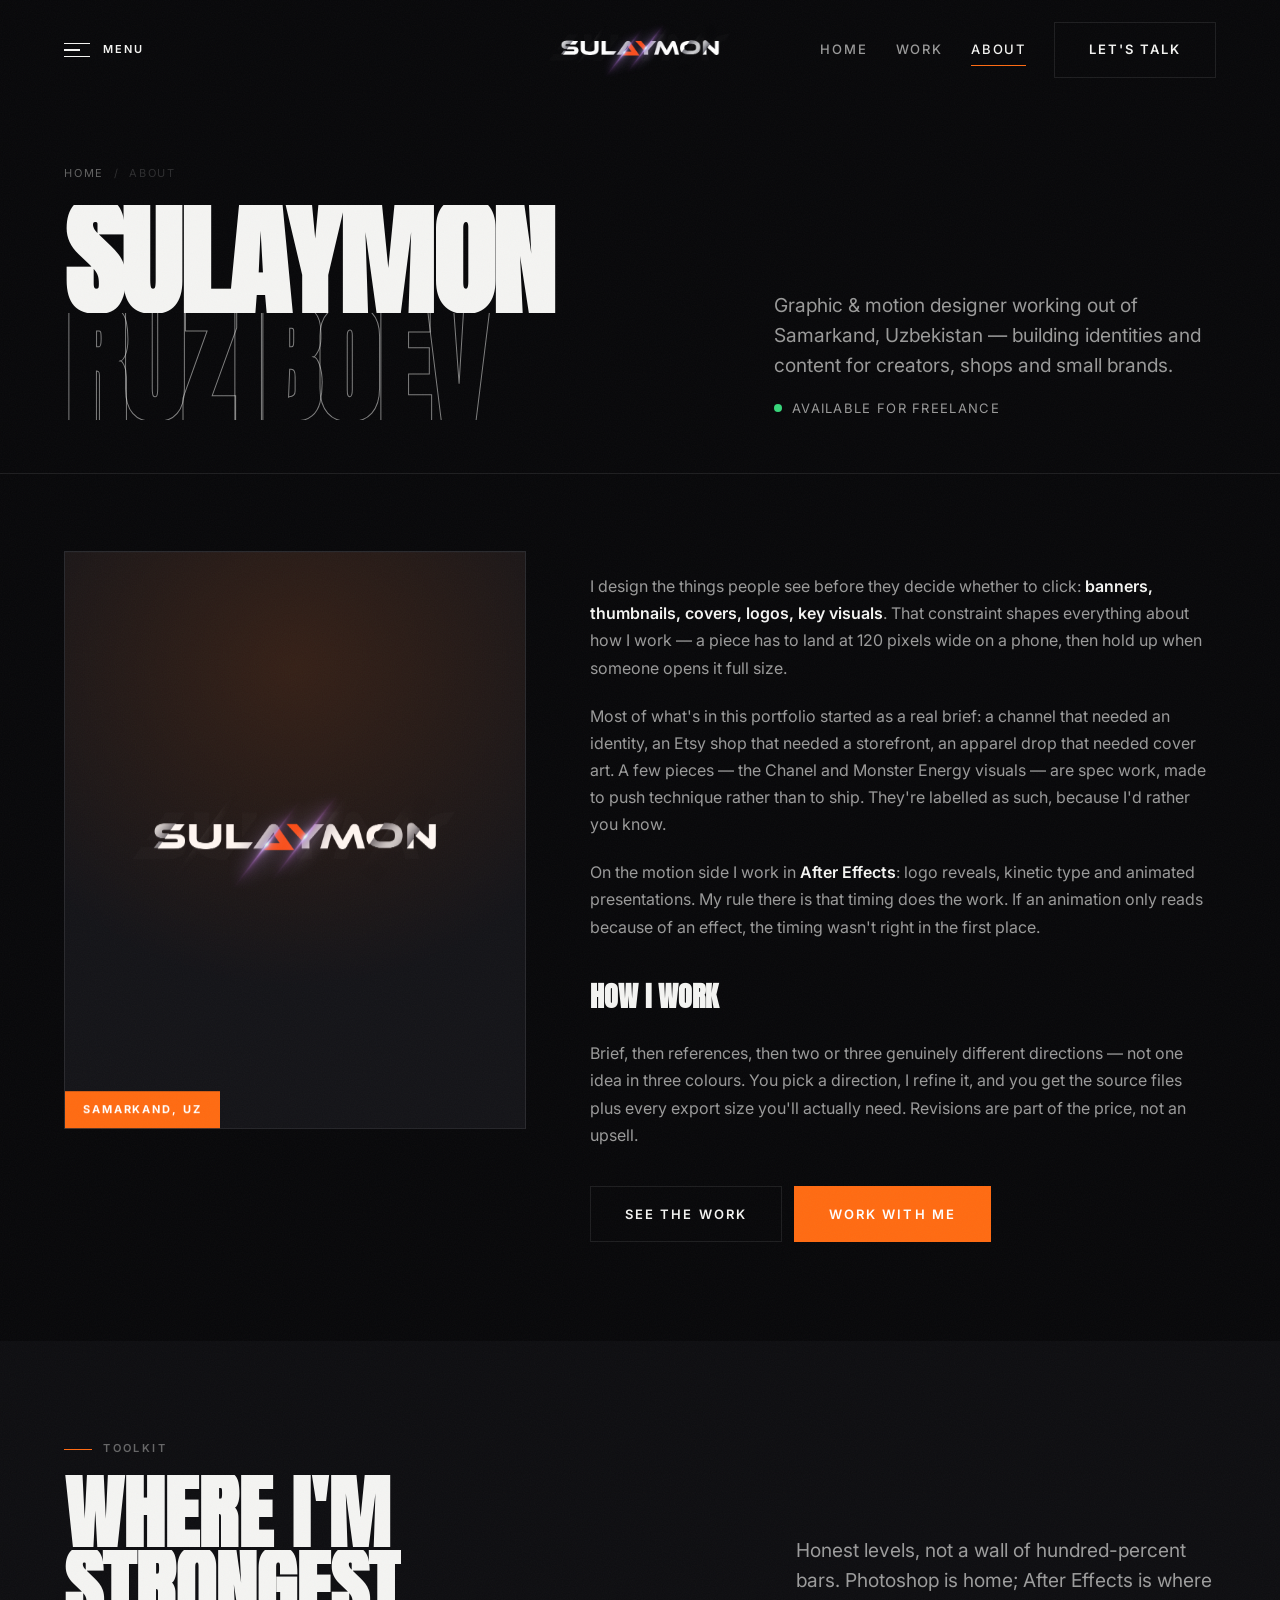
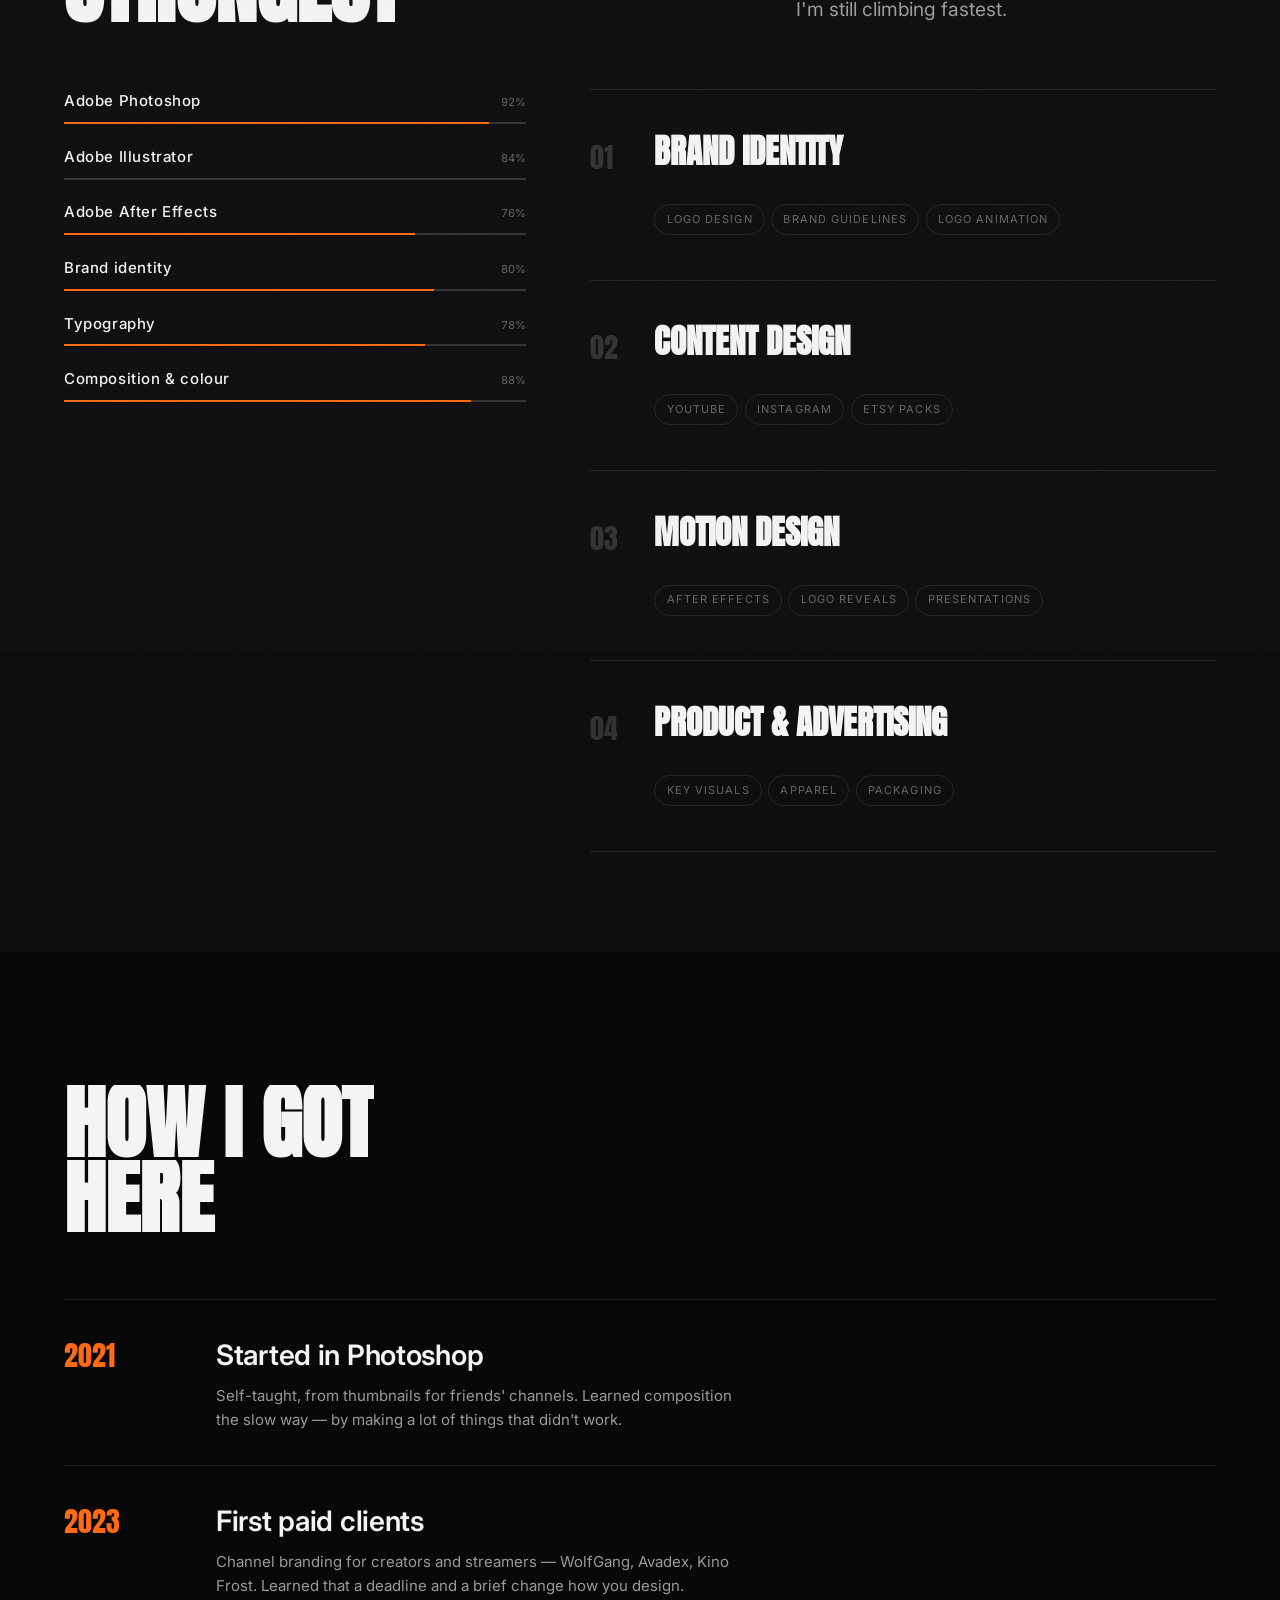
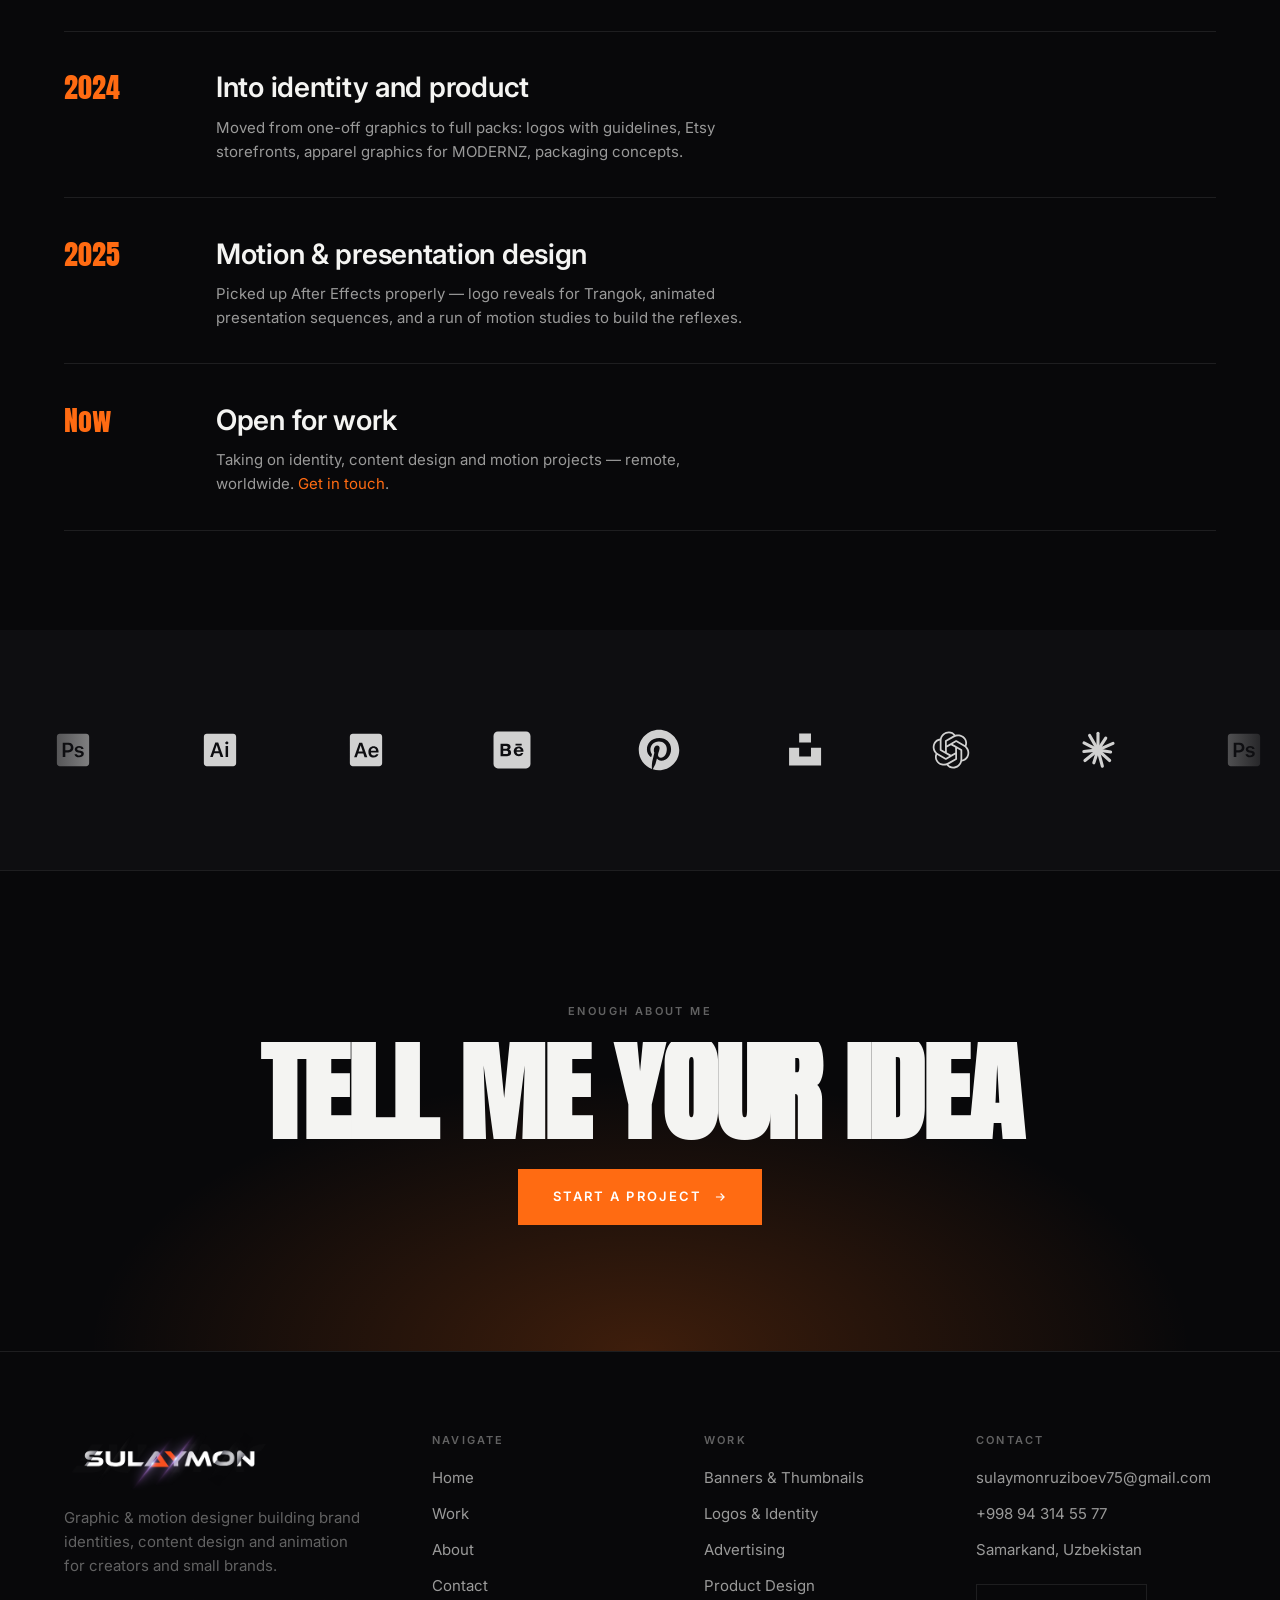
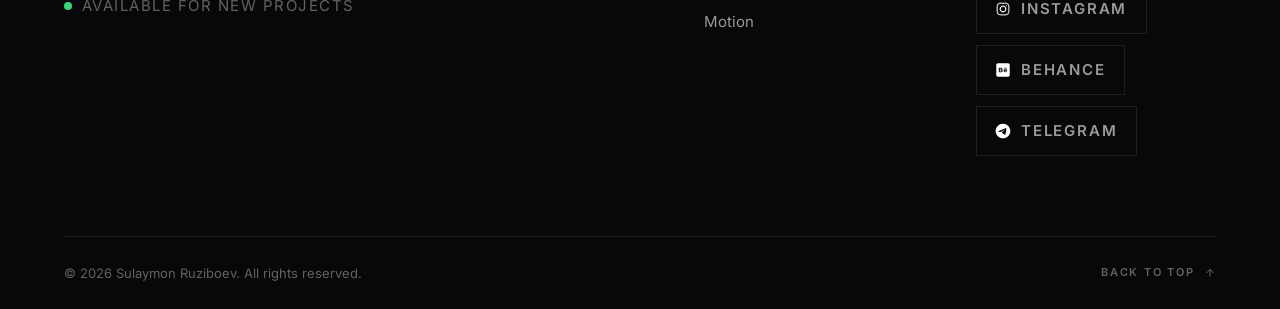
==== about.html @ 4bb2559a "Initial commit" ====
<!doctype html>
<html lang="en">
<head>
  <meta charset="utf-8">
  <meta name="viewport" content="width=device-width, initial-scale=1, viewport-fit=cover">
  <meta name="theme-color" content="#08080a">

  <title>About — Sulaymon Ruziboev</title>
  <meta name="description" content="Sulaymon Ruziboev is a graphic and motion designer based in Samarkand, Uzbekistan, working in brand identity, content design, advertising and After Effects animation.">

  <meta property="og:type" content="profile">
  <meta property="og:title" content="About — Sulaymon Ruziboev">
  <meta property="og:description" content="Graphic and motion designer in Samarkand, Uzbekistan.">
  <meta property="og:image" content="Media/web/ads/chanel.jpg">
  <meta name="twitter:card" content="summary_large_image">

  <link rel="icon" type="image/svg+xml" href="assets/favicon.svg">

  <link rel="preconnect" href="https://fonts.googleapis.com">
  <link rel="preconnect" href="https://fonts.gstatic.com" crossorigin>
  <link href="https://fonts.googleapis.com/css2?family=Anton&family=Inter:wght@300;400;500;600;700&display=swap" rel="stylesheet">
  <link rel="stylesheet" href="assets/css/main.css">
</head>

<body>
  <a class="skip-link" href="#main">Skip to content</a>

  <header data-header></header>
  <div data-menu></div>

  <main id="main">

    <section class="phero">
      <div class="phero__glow" aria-hidden="true"></div>
      <div class="wrap">
        <nav class="crumbs" aria-label="Breadcrumb">
          <a href="index.html">Home</a><span>/</span><span aria-current="page">About</span>
        </nav>
        <div class="phero__grid">
          <h1 class="phero__title lines">
            <span>Sulaymon</span>
            <span class="thin">Ruziboev</span>
          </h1>
          <div>
            <p class="lead" data-reveal style="--d:.1s">
              Graphic &amp; motion designer working out of Samarkand, Uzbekistan —
              building identities and content for creators, shops and small brands.
            </p>
            <p class="avail" style="margin-top:1.1rem" data-reveal style="--d:.2s">
              <i aria-hidden="true"></i>Available for freelance
            </p>
          </div>
        </div>
      </div>
    </section>

    <!-- ══════════════ BIO ══════════════ -->
    <section class="section wrap">
      <div class="about-grid">
        <div class="portrait" data-reveal="left" data-parallax="0.05">
          <img src="Media/Logos/SULAYMON%20PROFILE%20PIC%20PNG.png"
               alt="Sulaymon Ruziboev" width="600" height="750">
          <span class="portrait__tag">Samarkand, UZ</span>
        </div>

        <div class="prose">
          <p data-reveal>
            I design the things people see before they decide whether to click:
            <strong>banners, thumbnails, covers, logos, key visuals</strong>. That
            constraint shapes everything about how I work — a piece has to land at
            120 pixels wide on a phone, then hold up when someone opens it full size.
          </p>
          <p data-reveal style="--d:.08s">
            Most of what's in this portfolio started as a real brief: a channel that
            needed an identity, an Etsy shop that needed a storefront, an apparel drop
            that needed cover art. A few pieces — the Chanel and Monster Energy
            visuals — are spec work, made to push technique rather than to ship.
            They're labelled as such, because I'd rather you know.
          </p>
          <p data-reveal style="--d:.16s">
            On the motion side I work in <strong>After Effects</strong>: logo reveals,
            kinetic type and animated presentations. My rule there is that timing does
            the work. If an animation only reads because of an effect, the timing
            wasn't right in the first place.
          </p>

          <h3 data-reveal style="--d:.2s">How I work</h3>
          <p data-reveal style="--d:.24s">
            Brief, then references, then two or three genuinely different directions —
            not one idea in three colours. You pick a direction, I refine it, and you
            get the source files plus every export size you'll actually need.
            Revisions are part of the price, not an upsell.
          </p>

          <div style="display:flex;gap:.8rem;flex-wrap:wrap;margin-top:1rem" data-reveal style="--d:.28s">
            <a href="work.html" class="btn" data-magnetic>See the work</a>
            <a href="contact.html" class="btn btn--solid" data-magnetic>Work with me</a>
          </div>
        </div>
      </div>
    </section>

    <!-- ══════════════ SKILLS ══════════════ -->
    <section class="section section--alt">
      <div class="wrap">
        <div class="shead">
          <div class="shead__l">
            <p class="eyebrow" data-reveal>Toolkit</p>
            <h2 class="shead__title lines" data-reveal="fade">
              <span>Where I'm</span>
              <span>strongest</span>
            </h2>
          </div>
          <div class="shead__r">
            <p class="lead" data-reveal style="--d:.1s">
              Honest levels, not a wall of hundred-percent bars. Photoshop is home;
              After Effects is where I'm still climbing fastest.
            </p>
          </div>
        </div>

        <div class="about-grid">
          <div class="skills" data-skills></div>
          <div class="services services--compact" data-services></div>
        </div>
      </div>
    </section>

    <!-- ══════════════ TIMELINE ══════════════ -->
    <section class="section wrap">
      <div class="shead">
        <div class="shead__l">
          <p class="eyebrow" data-reveal>Path</p>
          <h2 class="shead__title lines" data-reveal="fade">
            <span>How I got</span>
            <span>here</span>
          </h2>
        </div>
      </div>

      <div class="timeline">
        <article class="tl" data-reveal>
          <span class="tl__year">2021</span>
          <div>
            <h3 class="tl__title">Started in Photoshop</h3>
            <p class="tl__body">
              Self-taught, from thumbnails for friends' channels. Learned composition
              the slow way — by making a lot of things that didn't work.
            </p>
          </div>
        </article>
        <article class="tl" data-reveal style="--d:.06s">
          <span class="tl__year">2023</span>
          <div>
            <h3 class="tl__title">First paid clients</h3>
            <p class="tl__body">
              Channel branding for creators and streamers — WolfGang, Avadex, Kino
              Frost. Learned that a deadline and a brief change how you design.
            </p>
          </div>
        </article>
        <article class="tl" data-reveal style="--d:.12s">
          <span class="tl__year">2024</span>
          <div>
            <h3 class="tl__title">Into identity and product</h3>
            <p class="tl__body">
              Moved from one-off graphics to full packs: logos with guidelines, Etsy
              storefronts, apparel graphics for MODERNZ, packaging concepts.
            </p>
          </div>
        </article>
        <article class="tl" data-reveal style="--d:.18s">
          <span class="tl__year">2025</span>
          <div>
            <h3 class="tl__title">Motion &amp; presentation design</h3>
            <p class="tl__body">
              Picked up After Effects properly — logo reveals for Trangok, animated
              presentation sequences, and a run of motion studies to build the reflexes.
            </p>
          </div>
        </article>
        <article class="tl" data-reveal style="--d:.24s">
          <span class="tl__year">Now</span>
          <div>
            <h3 class="tl__title">Open for work</h3>
            <p class="tl__body">
              Taking on identity, content design and motion projects — remote,
              worldwide. <a href="contact.html" class="accent">Get in touch</a>.
            </p>
          </div>
        </article>
      </div>
    </section>

    <!-- ══════════════ TOOLS ══════════════ -->
    <section class="section section--tight section--alt">
      <div class="tools-strip" data-tools aria-hidden="true"></div>
    </section>

    <section class="cta">
      <div class="cta__glow" aria-hidden="true"></div>
      <div class="wrap">
        <p class="eyebrow eyebrow--plain" data-reveal>Enough about me</p>
        <h2 class="cta__title lines" data-reveal="fade">
          <span><a href="contact.html">Tell me your idea</a></span>
        </h2>
        <a href="contact.html" class="btn btn--solid" data-magnetic data-reveal style="--d:.15s">
          Start a project
          <svg viewBox="0 0 24 24" fill="none" stroke="currentColor" stroke-width="2" aria-hidden="true"><path d="M5 12h14M13 6l6 6-6 6"/></svg>
        </a>
      </div>
    </section>

  </main>

  <footer data-footer></footer>

  <script>
    window.RS = window.RS || {};
    RS.page = function (ctx) {
      const { $, esc, observeReveals } = ctx;

      const SKILLS = [
        { name: "Adobe Photoshop",     pct: 92 },
        { name: "Adobe Illustrator",   pct: 84 },
        { name: "Adobe After Effects", pct: 76 },
        { name: "Brand identity",      pct: 80 },
        { name: "Typography",          pct: 78 },
        { name: "Composition & colour",pct: 88 },
      ];

      const skills = $("[data-skills]");
      if (skills) {
        skills.innerHTML = SKILLS.map((s) => `
          <div class="skill" style="--rest:${100 - s.pct}%">
            <div class="skill__row">
              <span class="skill__name">${esc(s.name)}</span>
              <span class="skill__pct">${s.pct}%</span>
            </div>
            <div class="skill__bar"><i></i></div>
          </div>`).join("");
        observeReveals(skills);
      }

      const services = $("[data-services]");
      if (services) {
        services.innerHTML = RS.services.map((s, i) => `
          <article class="service" data-reveal style="--d:${i * 0.06}s">
            <span class="service__n">${esc(s.n)}</span>
            <h3 class="service__title">${esc(s.title)}</h3>
            <div class="service__tags">
              ${s.tags.map((t) => `<span class="tag">${esc(t)}</span>`).join("")}
            </div>
          </article>`).join("");
        observeReveals(services);
      }
    };
  </script>

  <script defer src="assets/js/data.js"></script>
  <script defer src="assets/js/main.js"></script>
</body>
</html>
---- assets/css/main.css ----
/* =====================================================================
   SULAYMON RUZIBOEV — PORTFOLIO
   Design system + components. Dark-first, one accent, editorial type.
   ---------------------------------------------------------------------
   1.  Tokens
   2.  Reset & base
   3.  Typography primitives
   4.  Layout primitives
   5.  Cursor / grain / preloader
   6.  Header + menu overlay
   7.  Buttons & links
   8.  Hero (WebGL)
   9.  Marquee
   10. Section headers
   11. Work grid + cards
   12. Services
   13. Stats / marquee strip
   14. Lightbox
   15. Page hero (inner pages)
   16. About page
   17. Contact page
   18. Footer
   19. Reveal / motion
   20. Responsive
   ===================================================================== */

/* ========================= 1. TOKENS ========================= */
:root {
  /* Surface ramp — near-black, slightly cool */
  --bg:        #08080a;
  --bg-2:      #0e0e11;
  --surface:   #141418;
  --surface-2: #1c1c21;

  /* Ink ramp */
  --ink:   #f4f4f2;
  --ink-2: rgba(244, 244, 242, 0.62);
  --ink-3: rgba(244, 244, 242, 0.38);
  --ink-4: rgba(244, 244, 242, 0.16);

  /* Hairlines */
  --line:      rgba(255, 255, 255, 0.09);
  --line-soft: rgba(255, 255, 255, 0.05);

  /* Accent — ember. One hue, used sparingly. */
  --accent:      #ff6b12;
  --accent-soft: #ff8f45;
  --accent-dim:  rgba(255, 107, 18, 0.14);

  /* Type */
  --font-display: "Anton", "Oswald", Impact, sans-serif;
  --font-body: "Inter", system-ui, -apple-system, "Segoe UI", Roboto, sans-serif;

  /* Modular scale (fluid) */
  --t-mega:  clamp(3.2rem, 11vw, 11rem);
  --t-xxl:   clamp(2.4rem, 6.5vw, 6rem);
  --t-xl:    clamp(1.9rem, 4vw, 3.4rem);
  --t-lg:    clamp(1.35rem, 2.2vw, 1.9rem);
  --t-md:    clamp(1rem, 1.15vw, 1.125rem);
  --t-sm:    0.9375rem;
  --t-xs:    0.8125rem;
  --t-micro: 0.6875rem;

  /* Space */
  --s-1: 0.5rem;  --s-2: 1rem;   --s-3: 1.5rem;  --s-4: 2rem;
  --s-5: 3rem;    --s-6: 4rem;   --s-7: 6rem;    --s-8: 9rem;
  --gutter: clamp(1.25rem, 5vw, 5.5rem);
  --maxw: 1560px;

  /* Motion */
  --ease-out:  cubic-bezier(0.22, 1, 0.36, 1);
  --ease-io:   cubic-bezier(0.65, 0, 0.35, 1);
  --ease-soft: cubic-bezier(0.4, 0, 0.2, 1);
  --dur-1: 0.18s; --dur-2: 0.35s; --dur-3: 0.6s; --dur-4: 1.1s;

  --radius: 4px;
  --header-h: 84px;
}

/* ========================= 2. RESET & BASE ========================= */
*, *::before, *::after { margin: 0; padding: 0; box-sizing: border-box; }

html {
  background: var(--bg);
  -webkit-text-size-adjust: 100%;
  scroll-behavior: smooth;
}

body {
  background: var(--bg);
  color: var(--ink);
  font-family: var(--font-body);
  font-size: var(--t-md);
  line-height: 1.6;
  font-feature-settings: "kern" 1, "liga" 1;
  -webkit-font-smoothing: antialiased;
  -moz-osx-font-smoothing: grayscale;
  overflow-x: hidden;
}

body.is-locked { overflow: hidden; }

img, video, svg, canvas { display: block; max-width: 100%; }
img, video { height: auto; }

a { color: inherit; text-decoration: none; }
button { font: inherit; color: inherit; background: none; border: none; cursor: pointer; }
input, textarea, select { font: inherit; color: inherit; }

::selection { background: var(--accent); color: #fff; }

:focus-visible {
  outline: 2px solid var(--accent);
  outline-offset: 3px;
  border-radius: 2px;
}

/* Scrollbar */
::-webkit-scrollbar { width: 10px; height: 10px; }
::-webkit-scrollbar-track { background: var(--bg); }
::-webkit-scrollbar-thumb { background: #2a2a30; border: 3px solid var(--bg); border-radius: 99px; }
::-webkit-scrollbar-thumb:hover { background: #3a3a42; }

.sr-only {
  position: absolute; width: 1px; height: 1px;
  padding: 0; margin: -1px; overflow: hidden;
  clip: rect(0 0 0 0); white-space: nowrap; border: 0;
}

.skip-link {
  position: fixed; top: 0; left: 50%; transform: translate(-50%, -120%);
  background: var(--accent); color: #fff; padding: 0.75rem 1.5rem;
  z-index: 10000; font-weight: 600; transition: transform var(--dur-2) var(--ease-out);
}
.skip-link:focus { transform: translate(-50%, 0); }

/* ========================= 3. TYPOGRAPHY ========================= */
.display {
  font-family: var(--font-display);
  font-weight: 400;
  line-height: 0.86;
  letter-spacing: -0.015em;
  text-transform: uppercase;
}

.t-mega { font-size: var(--t-mega); }
.t-xxl  { font-size: var(--t-xxl); }
.t-xl   { font-size: var(--t-xl); }

.eyebrow {
  font-size: var(--t-micro);
  font-weight: 600;
  letter-spacing: 0.22em;
  text-transform: uppercase;
  color: var(--ink-3);
  display: inline-flex;
  align-items: center;
  gap: 0.7rem;
}
.eyebrow::before {
  content: "";
  width: 28px; height: 1px;
  background: var(--accent);
  flex: none;
}
.eyebrow--plain::before { display: none; }

.lead {
  font-size: clamp(1.05rem, 1.5vw, 1.375rem);
  line-height: 1.55;
  color: var(--ink-2);
  max-width: 62ch;
}

.muted { color: var(--ink-2); }
.accent { color: var(--accent); }

/* Ink-fill accent word */
.hl { color: var(--accent); }

/* ========================= 4. LAYOUT ========================= */
.wrap {
  width: 100%;
  max-width: var(--maxw);
  margin-inline: auto;
  padding-inline: var(--gutter);
}

.section { padding-block: clamp(4.5rem, 11vh, 9rem); position: relative; }
.section--tight { padding-block: clamp(3rem, 7vh, 5rem); }
.section--alt { background: var(--bg-2); }

.rule { height: 1px; background: var(--line); border: 0; }

/* ========================= 5. CURSOR / GRAIN / PRELOADER ========================= */
/* Cursor trail canvas. `screen` blending keeps the pixels glowing over
   dark sections without dirtying light artwork underneath. */
.cursor-fx {
  position: fixed; inset: 0;
  z-index: 9500;
  pointer-events: none;
  mix-blend-mode: screen;
}

/* Film grain — unifies the whole page */
.grain {
  position: fixed; inset: -150%;
  z-index: 9000; pointer-events: none;
  opacity: 0.035;
  background-image: url("data:image/svg+xml,%3Csvg xmlns='http://www.w3.org/2000/svg' width='140' height='140'%3E%3Cfilter id='n'%3E%3CfeTurbulence type='fractalNoise' baseFrequency='0.85' numOctaves='3'/%3E%3C/filter%3E%3Crect width='140' height='140' filter='url(%23n)'/%3E%3C/svg%3E");
  animation: grain-shift 0.7s steps(4) infinite;
}
@keyframes grain-shift {
  0%   { transform: translate(0, 0); }
  25%  { transform: translate(-3%, 2%); }
  50%  { transform: translate(2%, -3%); }
  75%  { transform: translate(-2%, -2%); }
  100% { transform: translate(0, 0); }
}

/* Page transition curtain.
   Columns wipe up to cover on the way out, then wipe up and away on the
   next page. Inert (scaleY 0, no pointer events) unless a transition is
   actually running, so it can never trap clicks. */
.pt {
  position: fixed; inset: 0;
  z-index: 9700;
  pointer-events: none;
  display: grid;
  grid-template-columns: repeat(5, 1fr);
}
.pt__col {
  background: var(--bg);
  transform: scaleY(0);
  transform-origin: bottom;
  will-change: transform;
}
.pt__col::after {
  content: ""; position: absolute; inset: auto 0 0 0; height: 2px;
  background: var(--accent); opacity: 0;
}

/* leaving: grow up from the bottom */
.pt.is-out .pt__col {
  transform: scaleY(1);
  transform-origin: bottom;
  transition: transform 0.42s var(--ease-io);
  transition-delay: calc(var(--i) * 0.045s);
}
/* arriving: start covered, retract upward */
.pt.is-cover .pt__col { transform: scaleY(1); transform-origin: top; }
.pt.is-in .pt__col {
  transform: scaleY(0);
  transform-origin: top;
  transition: transform 0.55s var(--ease-out);
  transition-delay: calc((4 - var(--i)) * 0.045s);
}

@media (prefers-reduced-motion: reduce) {
  .pt { display: none; }
}

/* Preloader */
.preloader {
  position: fixed; inset: 0; z-index: 9800;
  background: var(--bg);
  display: grid; place-items: center;
  transition: opacity 0.7s var(--ease-out), visibility 0.7s;
}
.preloader.is-done { opacity: 0; visibility: hidden; }

.preloader__inner { width: min(360px, 70vw); text-align: center; }
.preloader__mark {
  font-family: var(--font-display);
  font-size: clamp(2rem, 6vw, 3.4rem);
  text-transform: uppercase;
  letter-spacing: 0.02em;
  line-height: 1;
  margin-bottom: 1.4rem;
}
.preloader__mark span { display: inline-block; }
.preloader__bar {
  height: 1px; background: var(--ink-4); position: relative; overflow: hidden;
}
.preloader__fill {
  position: absolute; inset: 0 100% 0 0;
  background: var(--accent);
  transition: right 0.25s linear;
}
.preloader__pct {
  margin-top: 0.9rem;
  font-size: var(--t-micro); letter-spacing: 0.2em;
  color: var(--ink-3); font-variant-numeric: tabular-nums;
}

/* ========================= 6. HEADER + MENU ========================= */
.header {
  position: fixed; top: 0; left: 0; right: 0;
  z-index: 8000;
  padding-block: 1.35rem;
  transition: background var(--dur-3) var(--ease-out),
              backdrop-filter var(--dur-3) var(--ease-out),
              padding var(--dur-3) var(--ease-out),
              transform var(--dur-3) var(--ease-out);
}
.header::after {
  content: ""; position: absolute; inset: auto 0 0 0; height: 1px;
  background: var(--line); opacity: 0;
  transition: opacity var(--dur-3) var(--ease-out);
}
.header.is-stuck {
  background: rgba(8, 8, 10, 0.72);
  backdrop-filter: blur(18px) saturate(140%);
  -webkit-backdrop-filter: blur(18px) saturate(140%);
  padding-block: 0.85rem;
}
.header.is-stuck::after { opacity: 1; }
.header.is-hidden { transform: translateY(-105%); }

.nav {
  display: grid;
  grid-template-columns: 1fr auto 1fr;
  align-items: center;
  gap: var(--s-2);
}

.nav__logo { justify-self: center; display: block; }
.nav__logo img {
  height: 54px; width: auto;
  transition: height var(--dur-3) var(--ease-out), transform var(--dur-2) var(--ease-out);
}
.header.is-stuck .nav__logo img { height: 42px; }
.nav__logo:hover img { transform: scale(1.06); }

.nav__right { justify-self: end; display: flex; align-items: center; gap: 1.75rem; }

.nav__link {
  font-size: var(--t-xs);
  font-weight: 500;
  letter-spacing: 0.14em;
  text-transform: uppercase;
  color: var(--ink-2);
  position: relative;
  padding-block: 0.35rem;
  transition: color var(--dur-2) var(--ease-out);
}
.nav__link::after {
  content: ""; position: absolute; left: 0; right: 100%; bottom: 0;
  height: 1px; background: var(--accent);
  transition: right var(--dur-3) var(--ease-out);
}
.nav__link:hover { color: var(--ink); }
.nav__link:hover::after { right: 0; }
.nav__link.is-active { color: var(--ink); }
.nav__link.is-active::after { right: 0; }

@media (max-width: 900px) { .nav__links { display: none; } }
.nav__links { display: flex; gap: 1.75rem; align-items: center; }

/* Burger */
.burger {
  justify-self: start;
  display: inline-flex; align-items: center; gap: 0.8rem;
  padding: 0.5rem 0;
  color: var(--ink);
}
.burger__lines { display: grid; gap: 5px; width: 26px; }
.burger__lines i {
  display: block; height: 1.5px; background: currentColor; width: 100%;
  transform-origin: center;
  transition: transform var(--dur-3) var(--ease-out), opacity var(--dur-2),
              width var(--dur-3) var(--ease-out);
}
.burger__lines i:nth-child(2) { width: 62%; }
.burger:hover .burger__lines i:nth-child(2) { width: 100%; }
.burger__text {
  font-size: var(--t-micro); font-weight: 600;
  letter-spacing: 0.2em; text-transform: uppercase;
}
body.menu-open .burger__lines i:nth-child(1) { transform: translateY(6.5px) rotate(45deg); }
body.menu-open .burger__lines i:nth-child(2) { opacity: 0; transform: scaleX(0); }
body.menu-open .burger__lines i:nth-child(3) { transform: translateY(-6.5px) rotate(-45deg); }

/* Full-screen menu overlay */
.menu {
  position: fixed; inset: 0; z-index: 8500;
  background: var(--bg);
  visibility: hidden;
  clip-path: inset(0 0 100% 0);
  transition: clip-path 0.8s var(--ease-out), visibility 0.8s;
}
body.menu-open .menu {
  visibility: visible;
  clip-path: inset(0 0 0 0);
}
.menu__inner {
  height: 100%;
  display: grid;
  grid-template-rows: var(--header-h) 1fr auto;
  padding-inline: var(--gutter);
  max-width: var(--maxw); margin-inline: auto; width: 100%;
}
.menu__body {
  display: grid;
  grid-template-columns: 1.4fr 1fr;
  gap: var(--s-6);
  align-content: center;
  align-items: center;
  padding-block: var(--s-4);
}

.menu__nav { display: grid; gap: 0.15em; }
.menu__link {
  font-family: var(--font-display);
  font-size: clamp(2.4rem, 7.5vw, 6.5rem);
  line-height: 0.95;
  text-transform: uppercase;
  color: var(--ink);
  display: flex; align-items: baseline; gap: 1rem;
  position: relative;
  width: max-content; max-width: 100%;
  overflow: hidden;
  transform: translateY(110%);
  opacity: 0;
  transition: color var(--dur-2) var(--ease-out);
}
body.menu-open .menu__link {
  animation: menu-in 0.75s var(--ease-out) forwards;
  animation-delay: calc(0.16s + var(--i) * 0.075s);
}
@keyframes menu-in { to { transform: translateY(0); opacity: 1; } }

.menu__link i {
  font-style: normal;
  font-family: var(--font-body);
  font-size: var(--t-micro);
  font-weight: 600;
  letter-spacing: 0.18em;
  color: var(--ink-3);
  transition: color var(--dur-2);
}
.menu__link::after {
  content: ""; position: absolute; left: 0; bottom: 0.12em;
  width: 100%; height: 2px; background: var(--accent);
  transform: scaleX(0); transform-origin: right;
  transition: transform 0.5s var(--ease-out);
}
.menu__link:hover { color: var(--accent); }
.menu__link:hover i { color: var(--accent); }
.menu__link:hover::after { transform: scaleX(1); transform-origin: left; }
.menu__link.is-active i { color: var(--accent); }

.menu__aside { display: grid; gap: var(--s-4); align-content: center; }
.menu__block { display: grid; gap: 0.45rem; }
.menu__block h4 {
  font-size: var(--t-micro); font-weight: 600; letter-spacing: 0.2em;
  text-transform: uppercase; color: var(--ink-3);
  font-family: var(--font-body);
}
.menu__block a, .menu__block p { font-size: var(--t-sm); color: var(--ink-2); }
.menu__block a:hover { color: var(--accent); }

.menu__foot {
  display: flex; justify-content: space-between; align-items: center;
  gap: var(--s-3); flex-wrap: wrap;
  padding-block: var(--s-4);
  border-top: 1px solid var(--line);
  font-size: var(--t-xs); color: var(--ink-3);
}
.menu__socials { display: flex; gap: 1.25rem; }
.menu__socials a { color: var(--ink-2); letter-spacing: 0.1em; text-transform: uppercase; font-size: var(--t-micro); font-weight: 600; }
.menu__socials a:hover { color: var(--accent); }

/* ========================= 7. BUTTONS ========================= */
.btn {
  --btn-bg: transparent;
  --btn-ink: var(--ink);
  position: relative;
  display: inline-flex; align-items: center; justify-content: center;
  gap: 0.7rem;
  padding: 1.05rem 2.1rem;
  font-size: var(--t-xs); font-weight: 600;
  letter-spacing: 0.16em; text-transform: uppercase;
  color: var(--btn-ink);
  border: 1px solid var(--line);
  background: var(--btn-bg);
  overflow: hidden;
  isolation: isolate;
  transition: color var(--dur-3) var(--ease-out), border-color var(--dur-3) var(--ease-out);
}
.btn::before {
  content: ""; position: absolute; inset: 0; z-index: -1;
  background: var(--accent);
  transform: translateY(101%);
  transition: transform 0.5s var(--ease-out);
}
.btn:hover { color: #fff; border-color: var(--accent); }
.btn:hover::before { transform: translateY(0); }
.btn svg { width: 14px; height: 14px; flex: none; }

.btn--solid { background: var(--accent); border-color: var(--accent); color: #fff; }
.btn--solid::before { background: #fff; }
.btn--solid:hover { color: var(--bg); }

.btn--ghost { border-color: var(--ink-4); }

/* Text link with animated underline */
.link {
  display: inline-flex; align-items: center; gap: 0.55rem;
  font-size: var(--t-xs); font-weight: 600;
  letter-spacing: 0.14em; text-transform: uppercase;
  padding-bottom: 0.35rem;
  position: relative;
  color: var(--ink);
}
.link::after {
  content: ""; position: absolute; left: 0; bottom: 0; height: 1px; width: 100%;
  background: currentColor;
  transform-origin: right; transform: scaleX(1);
  transition: transform 0.45s var(--ease-out);
}
.link:hover { color: var(--accent); }
.link:hover::after { transform: scaleX(0); transform-origin: left; }
.link .arr { transition: transform var(--dur-3) var(--ease-out); }
.link:hover .arr { transform: translateX(5px); }

/* ========================= 8. HERO ========================= */
/* Split hero. Every piece in this portfolio is a *graphic design* piece —
   it carries its own headline type. So the artwork gets its own stage on
   the right and the site's headline sits on clean ground at the left.
   Nothing is ever set on top of the work. */
.hero {
  position: relative;
  min-height: 100svh;
  display: flex;
  align-items: center;
  background: var(--bg);
  padding-block: calc(var(--header-h) + clamp(1.5rem, 4vh, 3rem)) clamp(4rem, 10vh, 6rem);
  overflow: hidden;
}

.hero__glow {
  position: absolute; z-index: 0; pointer-events: none;
  top: 50%; right: -10%; transform: translateY(-50%);
  width: min(900px, 80vw); aspect-ratio: 1;
  background: radial-gradient(circle, rgba(255,107,18,0.13), transparent 62%);
  filter: blur(10px);
}

.hero__content {
  position: relative; z-index: 2;
  width: 100%;
  display: grid;
  grid-template-columns: minmax(0, 0.86fr) minmax(0, 1.14fr);
  gap: clamp(2rem, 4vw, 4.5rem);
  align-items: center;
}

.hero__mid { display: grid; align-content: center; gap: 1.15rem; }

/* Sized to fit its column, not the viewport — it no longer has to
   compete with the artwork for attention. */
.hero__title {
  font-family: var(--font-display);
  font-size: clamp(2.5rem, 4.6vw, 4.6rem);
  line-height: 0.88;
  text-transform: uppercase;
  letter-spacing: -0.015em;
}

/* ---- the artwork stage ---- */
.hero__stage {
  position: relative;
  display: grid;
  gap: 1.1rem;
}

.hero__frame {
  position: relative;
  aspect-ratio: 16 / 9;
  background: #0e0e11;
  border: 1px solid var(--line);
  overflow: hidden;
  box-shadow: 0 40px 90px rgba(0, 0, 0, 0.55);
}

.hero__canvas { position: absolute; inset: 0; width: 100%; height: 100%; }

/* Static fallback: shown until WebGL takes over, and permanently if it
   never does (file:// or no WebGL). `contain`, to match the shader. */
.hero__fallback {
  position: absolute; inset: 0;
  background-size: contain;
  background-position: center;
  background-repeat: no-repeat;
  transition: opacity 0.8s var(--ease-out);
}
.hero.gl-ready .hero__fallback { opacity: 0; }
.hero__title span { display: block; overflow: hidden; }
.js .hero__title span > b {
  display: block; font-weight: inherit;
  transform: translateY(100%);
  transition: transform 1.1s var(--ease-out);
}
.hero.is-in .hero__title span > b { transform: translateY(0); }
.hero__title span:nth-child(2) > b { transition-delay: 0.09s; }
.hero__title .thin {
  -webkit-text-stroke: 1px rgba(244,244,242,0.55);
  color: transparent;
}

.hero__sub {
  max-width: 46ch;
  color: var(--ink-2);
  font-size: clamp(0.95rem, 1.2vw, 1.1rem);
}
.js .hero__sub {
  opacity: 0; transform: translateY(18px);
  transition: opacity 0.9s var(--ease-out) 0.4s, transform 0.9s var(--ease-out) 0.4s;
}
.hero.is-in .hero__sub { opacity: 1; transform: none; }

.hero__actions {
  display: flex; gap: 1rem; flex-wrap: wrap; margin-top: 0.8rem;
}
.js .hero__actions {
  opacity: 0; transform: translateY(18px);
  transition: opacity 0.9s var(--ease-out) 0.55s, transform 0.9s var(--ease-out) 0.55s;
}
.hero.is-in .hero__actions { opacity: 1; transform: none; }

/* Caption strip under the stage — names the piece on screen. */
.hero__bottom {
  display: flex; align-items: center; justify-content: space-between;
  gap: var(--s-3); flex-wrap: wrap;
}
.js .hero__bottom { opacity: 0; transition: opacity 0.9s var(--ease-out) 0.75s; }
.hero.is-in .hero__bottom { opacity: 1; }

.hero__meta { display: grid; gap: 0.15rem; min-width: 0; }
.hero__meta .k { font-size: var(--t-micro); letter-spacing: 0.2em; text-transform: uppercase; color: var(--accent); font-weight: 600; }
.hero__meta .v { font-family: var(--font-display); font-size: var(--t-lg); text-transform: uppercase; letter-spacing: 0.01em; }

.hero__ctrl { display: flex; align-items: center; gap: 1.25rem; }
.hero__dots { display: flex; gap: 0.7rem; }
.hero__dot {
  width: 46px; height: 2px; background: var(--ink-4);
  position: relative; overflow: hidden; cursor: pointer;
}
.hero__dot::after {
  content: ""; position: absolute; inset: 0 100% 0 0; background: var(--ink);
  transition: right 0.3s var(--ease-out);
}
.hero__dot:hover::after { right: 60%; }
.hero__dot.is-active::after { right: 0; transition: right 5.6s linear; }
.hero__dot.is-active.is-paused::after { transition: none; }

/* Hexagon, not a circle — carries over the shape language from the
   original design. The outline is a stroked <polygon> rather than a
   border, since border-radius can't cut a hexagon. */
.hero__toggle {
  position: relative;
  width: 46px; height: 46px;
  display: grid; place-items: center;
  color: var(--ink-4);
  transition: color var(--dur-2) var(--ease-out), transform var(--dur-2) var(--ease-out);
}
.hero__toggle .hex {
  position: absolute; inset: 0;
  width: 100%; height: 100%;
  fill: none;
  stroke: currentColor;
  stroke-width: 3;
  stroke-linejoin: round;
  transition: fill var(--dur-2) var(--ease-out);
}
.hero__toggle:hover { color: var(--accent); transform: scale(1.08); }
.hero__toggle:hover .hex { fill: var(--accent-dim); }

.hero__toggle .i-pause,
.hero__toggle .i-play {
  position: relative; z-index: 1;
  width: 11px; height: 11px;
  fill: var(--ink);
}
.hero__toggle .i-play { display: none; }
.hero__toggle.is-paused .i-play { display: block; }
.hero__toggle.is-paused .i-pause { display: none; }

.hero__scroll {
  position: absolute; left: 50%; bottom: 1.6rem; transform: translateX(-50%);
  z-index: 4;
  display: grid; justify-items: center; gap: 0.6rem;
  font-size: var(--t-micro); letter-spacing: 0.2em; text-transform: uppercase;
  color: var(--ink-3);
}
.hero__scroll i { display: block; width: 1px; height: 42px; background: linear-gradient(var(--ink-3), transparent); position: relative; overflow: hidden; }
.hero__scroll i::after {
  content: ""; position: absolute; inset: 0; background: var(--accent);
  animation: scroll-tick 2.2s var(--ease-io) infinite;
}
@keyframes scroll-tick {
  0%   { transform: translateY(-100%); }
  60%, 100% { transform: translateY(100%); }
}
@media (max-width: 700px) { .hero__scroll { display: none; } }

/* ========================= 9. MARQUEE ========================= */
.marquee {
  --speed: 34s;
  overflow: hidden; position: relative;
  border-block: 1px solid var(--line);
  padding-block: 1.15rem;
  background: var(--bg);
}
.marquee__track {
  display: flex; width: max-content;
  animation: marquee var(--speed) linear infinite;
}
.marquee--rev .marquee__track { animation-direction: reverse; }
.marquee:hover .marquee__track { animation-play-state: paused; }
@keyframes marquee { to { transform: translateX(-50%); } }

.marquee__item {
  display: inline-flex; align-items: center; gap: 1.6rem;
  padding-inline: 1.6rem;
  font-family: var(--font-display);
  font-size: clamp(1.5rem, 3.2vw, 2.8rem);
  text-transform: uppercase;
  color: var(--ink);
  white-space: nowrap;
}
.marquee__item .dot { width: 7px; height: 7px; background: var(--accent); border-radius: 50%; flex: none; }
.marquee__item.is-out { -webkit-text-stroke: 1px var(--ink-3); color: transparent; }

/* Tools strip */
.tools {
  display: flex; width: max-content;
  animation: marquee var(--tools-speed, 40s) linear infinite;
  align-items: center;
}
/* Fixed box, not width:auto — every icon must occupy identical space so
   the two halves of the track are exactly equal and translateX(-50%)
   wraps seamlessly. `contain` keeps each logo's own aspect inside it. */
.tools img {
  flex: 0 0 auto;
  width: 44px; height: 44px;
  object-fit: contain;
  margin-inline: clamp(1.5rem, 4vw, 3.5rem);
  /* The source SVGs are near-black, so `brightness()` can't lift them off
     a dark background. Flatten to black, then invert to a bright, even
     grey — every logo lands at the same weight regardless of its artwork. */
  filter: brightness(0) invert(0.82);
  opacity: 1;
  transition: opacity var(--dur-2), filter var(--dur-2), transform var(--dur-2);
}
.tools img:hover { filter: none; transform: scale(1.12); }
.tools-strip { overflow: hidden; padding-block: 2.2rem; position: relative; }
.tools-strip::before, .tools-strip::after {
  content: ""; position: absolute; top: 0; bottom: 0; width: clamp(60px, 12vw, 200px); z-index: 2; pointer-events: none;
}
.tools-strip::before { left: 0;  background: linear-gradient(to right, var(--bg), transparent); }
.tools-strip::after  { right: 0; background: linear-gradient(to left,  var(--bg), transparent); }
.section--alt .tools-strip::before { background: linear-gradient(to right, var(--bg-2), transparent); }
.section--alt .tools-strip::after  { background: linear-gradient(to left,  var(--bg-2), transparent); }

/* ========================= 10. SECTION HEADERS ========================= */
.shead {
  display: flex; align-items: flex-end; justify-content: space-between;
  gap: var(--s-4); flex-wrap: wrap;
  margin-bottom: clamp(2.5rem, 5vw, 4.5rem);
}
.shead__l { display: grid; gap: 1.1rem; max-width: 34ch; }
.shead__title {
  font-family: var(--font-display);
  font-size: var(--t-xxl);
  line-height: 0.9;
  text-transform: uppercase;
}
.shead__r { display: grid; gap: 1.2rem; max-width: 42ch; }

/* Counter chip */
.count-chip {
  font-size: var(--t-micro); letter-spacing: 0.18em; color: var(--ink-3);
  font-variant-numeric: tabular-nums;
}

/* ========================= 11. WORK GRID ========================= */
.filters {
  display: flex; flex-wrap: wrap; gap: 0.5rem;
  margin-bottom: clamp(2rem, 4vw, 3rem);
}
.filter {
  padding: 0.6rem 1.15rem;
  font-size: var(--t-xs); font-weight: 500;
  letter-spacing: 0.08em;
  color: var(--ink-3);
  border: 1px solid var(--line-soft);
  border-radius: 99px;
  transition: color var(--dur-2), border-color var(--dur-2), background var(--dur-2);
  white-space: nowrap;
}
.filter:hover { color: var(--ink); border-color: var(--ink-4); }
.filter.is-active { color: #fff; background: var(--accent); border-color: var(--accent); }
.filter sup { font-size: 0.65em; opacity: 0.7; margin-left: 0.3em; }

/* Fixed row height + variable column spans. Cards fill their row rather
   than sizing themselves from an aspect ratio, so a wide card and a narrow
   card in the same row are always the same height and rows stay flush. */
.grid {
  display: grid;
  grid-template-columns: repeat(12, 1fr);
  grid-auto-rows: clamp(200px, 23vw, 380px);
  gap: clamp(0.9rem, 1.6vw, 1.6rem);
}

/* The card is a <button> built from spans, so the block-level
   display values have to be declared rather than inherited. */
.card {
  grid-column: span var(--span, 4);
  position: relative;
  display: block;
  width: 100%;
  height: 100%;
  text-align: left;
  background: var(--surface);
  overflow: hidden;
  border: 1px solid var(--line-soft);
  cursor: pointer;
  transition: border-color var(--dur-3) var(--ease-out),
              transform var(--dur-3) var(--ease-out);
}
.card:hover { border-color: rgba(255, 107, 18, 0.4); }

.card__media {
  display: block;
  position: relative;
  height: 100%;
  overflow: hidden;
  background: var(--surface-2);
}

.card__media img,
.card__media video {
  width: 100%; height: 100%;
  object-fit: cover;
  transform: scale(1.02);
  transition: transform 0.9s var(--ease-out), filter 0.6s var(--ease-out);
  filter: saturate(0.85) brightness(0.9);
}
.card:hover .card__media img,
.card:hover .card__media video {
  transform: scale(1.07);
  filter: saturate(1.05) brightness(1);
}
.card__media video { position: absolute; inset: 0; opacity: 0; transition: opacity 0.45s var(--ease-out); }
.card.is-playing .card__media video { opacity: 1; }
.card.is-playing .card__media img { opacity: 0; }

.card.is-light .card__media { background: #f2f2ef; }
.card.is-light .card__media img { object-fit: contain; padding: 12%; filter: none; }
.card.is-light:hover .card__media img { transform: scale(1.04); }

/* Loading shimmer until the image decodes */
.card__media::before {
  content: ""; position: absolute; inset: 0; z-index: 0;
  background: linear-gradient(100deg, var(--surface-2) 30%, #24242b 50%, var(--surface-2) 70%);
  background-size: 220% 100%;
  animation: shimmer 1.4s linear infinite;
  opacity: 1; transition: opacity 0.4s;
}
.card.is-loaded .card__media::before { opacity: 0; animation: none; }
@keyframes shimmer { to { background-position: -220% 0; } }

.card__media img, .card__media video { position: relative; z-index: 1; }
.card__media video { z-index: 2; }

.card__veil {
  position: absolute; inset: 0; z-index: 3; pointer-events: none;
  background: linear-gradient(to top, rgba(8,8,10,0.92) 0%, rgba(8,8,10,0.25) 42%, rgba(8,8,10,0) 70%);
  opacity: 0.75;
  transition: opacity var(--dur-3) var(--ease-out);
}
.card:hover .card__veil { opacity: 1; }

.card__body {
  position: absolute; inset: auto 0 0 0; z-index: 4;
  padding: clamp(1rem, 2vw, 1.6rem);
  display: grid; gap: 0.35rem;
  transform: translateY(0);
  transition: transform var(--dur-3) var(--ease-out);
}
.card:hover .card__body { transform: translateY(-4px); }

.card__cat {
  display: block;
  font-size: var(--t-micro); font-weight: 600;
  letter-spacing: 0.18em; text-transform: uppercase;
  color: var(--accent);
}
.card__title {
  display: block;
  font-family: var(--font-display);
  font-size: clamp(1.15rem, 1.9vw, 1.8rem);
  line-height: 1;
  text-transform: uppercase;
}
.card__meta {
  font-size: var(--t-xs); color: var(--ink-3);
  display: flex; gap: 0.5rem; align-items: center;
  max-height: 0; overflow: hidden; opacity: 0;
  transition: max-height var(--dur-3) var(--ease-out), opacity var(--dur-3) var(--ease-out), margin var(--dur-3);
}
.card:hover .card__meta { max-height: 3em; opacity: 1; margin-top: 0.25rem; }
.card__meta i { font-style: normal; color: var(--ink-4); }

.card__badge {
  position: absolute; top: 0.9rem; right: 0.9rem; z-index: 4;
  display: inline-flex; align-items: center; gap: 0.4rem;
  padding: 0.35rem 0.65rem;
  background: rgba(8, 8, 10, 0.62);
  backdrop-filter: blur(8px);
  -webkit-backdrop-filter: blur(8px);
  border: 1px solid var(--line);
  font-size: 9px; font-weight: 700; letter-spacing: 0.16em; text-transform: uppercase;
  color: var(--ink-2);
}
.card__badge svg { width: 9px; height: 9px; fill: var(--accent); }

/* Grid entrance */
.js .card { opacity: 0; transform: translateY(34px); }
.js .card.is-shown { opacity: 1; transform: translateY(0); transition: opacity 0.75s var(--ease-out), transform 0.75s var(--ease-out), border-color var(--dur-3); }
.card.is-hidden { display: none; }

.grid-empty {
  grid-column: 1 / -1;
  padding: var(--s-7) 0;
  text-align: center; color: var(--ink-3);
}

/* ========================= 12. SERVICES ========================= */
.services { display: grid; border-top: 1px solid var(--line); }
.service {
  display: grid;
  grid-template-columns: 5rem minmax(0, 1fr) minmax(0, 1.1fr) auto;
  gap: var(--s-3);
  align-items: start;
  padding-block: clamp(1.8rem, 3.5vw, 2.8rem);
  border-bottom: 1px solid var(--line);
  position: relative;
  transition: padding-left var(--dur-3) var(--ease-out);
}
.service::before {
  content: ""; position: absolute; inset: 0 100% 0 0; z-index: -1;
  background: linear-gradient(90deg, var(--accent-dim), transparent 60%);
  transition: right 0.6s var(--ease-out);
}
.service:hover::before { right: 0; }
.service:hover { padding-left: 1.2rem; }

.service__n {
  font-family: var(--font-display);
  font-size: var(--t-lg);
  color: var(--ink-4);
  transition: color var(--dur-3);
}
.service:hover .service__n { color: var(--accent); }
.service__title {
  font-family: var(--font-display);
  font-size: clamp(1.4rem, 2.6vw, 2.2rem);
  line-height: 1; text-transform: uppercase;
}
.service__body { color: var(--ink-2); font-size: var(--t-sm); }
.service__tags { display: flex; flex-wrap: wrap; gap: 0.4rem; justify-content: flex-end; }

/* Two-column variant used in the About page sidebar (no body copy). */
.services--compact .service { grid-template-columns: 3rem minmax(0, 1fr); gap: var(--s-2); }
.services--compact .service__tags { grid-column: 2; justify-content: flex-start; margin-top: 0.5rem; }
.tag {
  font-size: var(--t-micro); letter-spacing: 0.1em; text-transform: uppercase;
  padding: 0.35rem 0.7rem; border: 1px solid var(--line);
  color: var(--ink-3); border-radius: 99px; white-space: nowrap;
}

/* ========================= 13. STATS ========================= */
.stats {
  display: grid;
  grid-template-columns: repeat(auto-fit, minmax(180px, 1fr));
  gap: 1px;
  background: var(--line);
  border: 1px solid var(--line);
}
.stat { background: var(--bg); padding: clamp(1.6rem, 3vw, 2.6rem); display: grid; gap: 0.4rem; }
.stat__n {
  font-family: var(--font-display);
  font-size: clamp(2.4rem, 5vw, 4rem);
  line-height: 1;
  font-variant-numeric: tabular-nums;
}
.stat__n sup {
  font-size: 0.55em;
  line-height: 1;
  vertical-align: top;
  margin-left: 0.06em;
  color: var(--accent);
}
.stat__l { font-size: var(--t-micro); letter-spacing: 0.18em; text-transform: uppercase; color: var(--ink-3); }
.section--alt .stat { background: var(--bg-2); }

/* ========================= 14. LIGHTBOX ========================= */
.lb {
  position: fixed; inset: 0; z-index: 9200;
  display: grid; grid-template-rows: auto 1fr auto;
  background: rgba(6, 6, 8, 0.86);
  backdrop-filter: blur(26px) saturate(120%);
  -webkit-backdrop-filter: blur(26px) saturate(120%);
  opacity: 0; visibility: hidden;
  transition: opacity 0.45s var(--ease-out), visibility 0.45s;
}
.lb.is-open { opacity: 1; visibility: visible; }

.lb__bar {
  display: flex; align-items: center; justify-content: space-between;
  gap: var(--s-3);
  padding: 1.1rem var(--gutter);
  border-bottom: 1px solid var(--line);
}
.lb__idx { font-size: var(--t-micro); letter-spacing: 0.2em; color: var(--ink-3); font-variant-numeric: tabular-nums; }
.lb__close {
  width: 44px; height: 44px; border: 1px solid var(--line); border-radius: 50%;
  display: grid; place-items: center;
  transition: background var(--dur-2), border-color var(--dur-2), transform var(--dur-2);
}
.lb__close:hover { background: var(--accent); border-color: var(--accent); transform: rotate(90deg); }
.lb__close svg { width: 14px; height: 14px; stroke: currentColor; stroke-width: 1.6; }

.lb__stage {
  position: relative;
  display: grid; place-items: center;
  padding: clamp(1rem, 3vw, 2.5rem) var(--gutter);
  min-height: 0;
}
.lb__frame {
  position: relative;
  max-width: min(1200px, 100%);
  max-height: 100%;
  display: grid; place-items: center;
}
.lb__frame img, .lb__frame video {
  max-width: 100%;
  max-height: calc(100svh - 260px);
  width: auto; object-fit: contain;
  box-shadow: 0 40px 120px rgba(0, 0, 0, 0.7);
  opacity: 0; transform: scale(0.97);
  transition: opacity 0.5s var(--ease-out), transform 0.6s var(--ease-out);
}
.lb.is-ready .lb__frame img, .lb.is-ready .lb__frame video { opacity: 1; transform: none; }
.lb.is-light .lb__frame img { background: #f2f2ef; padding: 3rem; }

.lb__nav {
  position: absolute; top: 50%; transform: translateY(-50%);
  width: 54px; height: 54px; border-radius: 50%;
  border: 1px solid var(--line);
  background: rgba(8, 8, 10, 0.55);
  backdrop-filter: blur(10px);
  display: grid; place-items: center;
  transition: background var(--dur-2), border-color var(--dur-2), transform var(--dur-2);
  z-index: 3;
}
.lb__nav:hover { background: var(--accent); border-color: var(--accent); }
.lb__nav--prev { left: clamp(0.5rem, 2vw, 2rem); }
.lb__nav--next { right: clamp(0.5rem, 2vw, 2rem); }
.lb__nav:hover.lb__nav--prev { transform: translateY(-50%) translateX(-4px); }
.lb__nav:hover.lb__nav--next { transform: translateY(-50%) translateX(4px); }
.lb__nav svg { width: 16px; height: 16px; stroke: currentColor; fill: none; stroke-width: 1.6; }

.lb__info {
  padding: 1.3rem var(--gutter) 2rem;
  border-top: 1px solid var(--line);
  display: grid; grid-template-columns: minmax(0, 1fr) minmax(0, 1.2fr) auto;
  gap: var(--s-3); align-items: start;
}
.lb__title { font-family: var(--font-display); font-size: var(--t-xl); line-height: 1; text-transform: uppercase; }
.lb__cat { font-size: var(--t-micro); letter-spacing: 0.18em; text-transform: uppercase; color: var(--accent); margin-bottom: 0.4rem; }
.lb__blurb { color: var(--ink-2); font-size: var(--t-sm); max-width: 62ch; }
.lb__tools { display: flex; gap: 0.4rem; flex-wrap: wrap; justify-content: flex-end; }

@media (max-width: 860px) {
  .lb__info { grid-template-columns: 1fr; }
  .lb__tools { justify-content: flex-start; }
  .lb__frame img, .lb__frame video { max-height: calc(100svh - 340px); }
}

/* ========================= 15. PAGE HERO ========================= */
.phero {
  position: relative;
  padding-top: calc(var(--header-h) + clamp(3.5rem, 9vh, 7rem));
  padding-bottom: clamp(2.5rem, 6vh, 4.5rem);
  overflow: hidden;
}
.phero::after {
  content: ""; position: absolute; inset: auto 0 0 0; height: 1px; background: var(--line);
}
.phero__glow {
  position: absolute; z-index: -1;
  top: -30%; left: 50%; transform: translateX(-50%);
  width: min(1100px, 120vw); aspect-ratio: 1;
  background: radial-gradient(circle, rgba(255,107,18,0.16), transparent 62%);
  filter: blur(18px);
  pointer-events: none;
}
.phero__grid {
  display: grid; grid-template-columns: minmax(0, 1.5fr) minmax(0, 1fr);
  gap: var(--s-5); align-items: end;
}
.phero__title {
  font-family: var(--font-display);
  font-size: clamp(3rem, 10vw, 9rem);
  line-height: 0.84; text-transform: uppercase; letter-spacing: -0.02em;
}
.phero__title .thin { -webkit-text-stroke: 1px rgba(244,244,242,0.5); color: transparent; }

.crumbs { display: flex; gap: 0.6rem; align-items: center; font-size: var(--t-micro); letter-spacing: 0.16em; text-transform: uppercase; color: var(--ink-3); margin-bottom: 1.4rem; }
.crumbs a:hover { color: var(--accent); }
.crumbs span { color: var(--ink-4); }

/* ========================= 16. ABOUT ========================= */
.about-grid {
  display: grid; grid-template-columns: minmax(0, 0.85fr) minmax(0, 1.15fr);
  gap: clamp(2rem, 5vw, 5rem); align-items: start;
}
.portrait {
  position: relative; overflow: hidden;
  border: 1px solid var(--line);
  background: var(--surface);
  aspect-ratio: 4 / 5;
}
.portrait img { width: 100%; height: 100%; object-fit: contain; padding: 12%; }
.portrait::after {
  content: ""; position: absolute; inset: 0;
  background: radial-gradient(120% 90% at 50% 20%, rgba(255,107,18,0.14), transparent 62%);
  pointer-events: none;
}
.portrait__tag {
  position: absolute; left: 0; bottom: 0; z-index: 2;
  background: var(--accent); color: #fff;
  padding: 0.6rem 1.1rem;
  font-size: var(--t-micro); font-weight: 700; letter-spacing: 0.18em; text-transform: uppercase;
}

.prose { display: grid; gap: 1.3rem; }
.prose p { color: var(--ink-2); font-size: clamp(1rem, 1.25vw, 1.15rem); line-height: 1.7; }
.prose p strong { color: var(--ink); font-weight: 600; }
.prose h3 {
  font-family: var(--font-display); font-size: var(--t-lg);
  text-transform: uppercase; margin-top: 0.8rem;
}

.skills { display: grid; gap: 1.3rem; }
.skill { display: grid; gap: 0.55rem; }
.skill__row { display: flex; justify-content: space-between; align-items: baseline; }
.skill__name { font-size: var(--t-sm); font-weight: 500; letter-spacing: 0.04em; }
.skill__pct { font-size: var(--t-micro); color: var(--ink-3); font-variant-numeric: tabular-nums; }
.skill__bar { height: 2px; background: var(--ink-4); position: relative; overflow: hidden; }
.skill__bar i {
  position: absolute; inset: 0 100% 0 0; background: var(--accent);
  transition: right 1.2s var(--ease-out);
}
.skill.is-shown .skill__bar i { right: var(--rest); }

.timeline { display: grid; }
.tl {
  display: grid; grid-template-columns: 8rem minmax(0, 1fr);
  gap: var(--s-3);
  padding-block: clamp(1.4rem, 2.6vw, 2.1rem);
  border-top: 1px solid var(--line);
  align-items: start;
}
.timeline .tl:last-child { border-bottom: 1px solid var(--line); }
.tl__year { font-family: var(--font-display); font-size: var(--t-lg); color: var(--accent); }
.tl__title { font-size: var(--t-lg); font-weight: 600; margin-bottom: 0.35rem; letter-spacing: -0.01em; }
.tl__body { color: var(--ink-2); font-size: var(--t-sm); max-width: 60ch; }

/* ========================= 17. CONTACT ========================= */
.contact-grid {
  display: grid; grid-template-columns: minmax(0, 1.1fr) minmax(0, 0.9fr);
  gap: clamp(2.5rem, 6vw, 6rem); align-items: start;
}

.field { display: grid; gap: 0.5rem; margin-bottom: 1.6rem; position: relative; }
.field label {
  font-size: var(--t-micro); font-weight: 600; letter-spacing: 0.18em;
  text-transform: uppercase; color: var(--ink-3);
}
.field input, .field textarea, .field select {
  width: 100%;
  background: transparent;
  border: 0; border-bottom: 1px solid var(--line);
  padding: 0.85rem 0;
  font-size: var(--t-md);
  color: var(--ink);
  transition: border-color var(--dur-2);
  border-radius: 0;
}
.field select { appearance: none; cursor: pointer; }
.field select option { background: var(--surface); color: var(--ink); }
.field textarea { resize: vertical; min-height: 130px; }
.field input:focus, .field textarea:focus, .field select:focus {
  outline: none; border-bottom-color: var(--accent);
}
.field input::placeholder, .field textarea::placeholder { color: var(--ink-4); }
.field .err { font-size: var(--t-xs); color: #ff5b5b; min-height: 1.2em; }
.field.has-error input, .field.has-error textarea { border-bottom-color: #ff5b5b; }

.form-note { font-size: var(--t-xs); color: var(--ink-3); margin-top: 1rem; max-width: 46ch; }
.form-status {
  margin-top: 1.2rem; padding: 0.9rem 1.1rem;
  border: 1px solid var(--line); font-size: var(--t-sm);
  display: none;
}
.form-status.is-shown { display: block; }
.form-status.is-ok { border-color: rgba(255,107,18,0.5); color: var(--ink); background: var(--accent-dim); }

.info-list { display: grid; }
.info {
  display: grid; gap: 0.3rem;
  padding-block: 1.4rem;
  border-top: 1px solid var(--line);
}
.info-list .info:last-child { border-bottom: 1px solid var(--line); }
.info__k { font-size: var(--t-micro); letter-spacing: 0.18em; text-transform: uppercase; color: var(--ink-3); }
.info__v { font-size: clamp(1rem, 1.5vw, 1.25rem); font-weight: 500; }
.info__v a:hover { color: var(--accent); }

.social-row { display: flex; gap: 0.7rem; flex-wrap: wrap; margin-top: 1.8rem; }
.social {
  display: inline-flex; align-items: center; gap: 0.6rem;
  padding: 0.75rem 1.15rem;
  border: 1px solid var(--line);
  font-size: var(--t-xs); letter-spacing: 0.12em; text-transform: uppercase; font-weight: 600;
  transition: background var(--dur-2), border-color var(--dur-2), transform var(--dur-2);
}
.social img { width: 16px; height: 16px; object-fit: contain; filter: brightness(2.4) grayscale(1); }
.social:hover { border-color: var(--accent); background: var(--accent-dim); transform: translateY(-2px); }

.avail {
  display: inline-flex; align-items: center; gap: 0.6rem;
  font-size: var(--t-xs); letter-spacing: 0.1em; text-transform: uppercase;
  color: var(--ink-2);
}
.avail i {
  width: 8px; height: 8px; border-radius: 50%; background: #37d67a;
  box-shadow: 0 0 0 0 rgba(55, 214, 122, 0.6);
  animation: pulse 2.4s var(--ease-out) infinite;
}
@keyframes pulse {
  70%  { box-shadow: 0 0 0 10px rgba(55, 214, 122, 0); }
  100% { box-shadow: 0 0 0 0 rgba(55, 214, 122, 0); }
}

/* FAQ */
.faq { display: grid; }
.faq__item { border-top: 1px solid var(--line); }
.faq:last-child .faq__item:last-child { border-bottom: 1px solid var(--line); }
.faq__q {
  width: 100%; text-align: left;
  display: flex; justify-content: space-between; align-items: center; gap: 1rem;
  padding-block: 1.35rem;
  font-size: clamp(1rem, 1.4vw, 1.2rem); font-weight: 500;
  transition: color var(--dur-2);
}
.faq__q:hover { color: var(--accent); }
.faq__q i {
  flex: none; width: 18px; height: 18px; position: relative;
}
.faq__q i::before, .faq__q i::after {
  content: ""; position: absolute; inset: 50% 0 auto 0; height: 1px; background: currentColor;
  transition: transform var(--dur-3) var(--ease-out);
}
.faq__q i::after { transform: rotate(90deg); }
.faq__item.is-open .faq__q i::after { transform: rotate(0); }
.faq__item.is-open .faq__q { color: var(--accent); }
.faq__a { display: grid; grid-template-rows: 0fr; transition: grid-template-rows 0.5s var(--ease-out); }
.faq__item.is-open .faq__a { grid-template-rows: 1fr; }
.faq__a > div { overflow: hidden; }
.faq__a p { color: var(--ink-2); font-size: var(--t-sm); padding-bottom: 1.4rem; max-width: 68ch; }

/* ========================= 18. FOOTER ========================= */
.cta {
  position: relative;
  padding-block: clamp(5rem, 14vh, 10rem);
  text-align: center;
  overflow: hidden;
  border-top: 1px solid var(--line);
}
.cta__glow {
  position: absolute; left: 50%; top: 100%; transform: translate(-50%, -50%);
  width: min(1200px, 140vw); aspect-ratio: 2 / 1;
  background: radial-gradient(ellipse, rgba(255,107,18,0.22), transparent 65%);
  pointer-events: none;
}
.cta__title {
  font-family: var(--font-display);
  font-size: clamp(2.6rem, 9vw, 8rem);
  line-height: 0.85; text-transform: uppercase; letter-spacing: -0.02em;
  margin-block: 1.2rem 1.8rem;
}
.cta__title a { display: inline-block; transition: color var(--dur-3) var(--ease-out); }
.cta__title a:hover { color: var(--accent); }

.footer { border-top: 1px solid var(--line); background: var(--bg); }
.footer__top {
  display: grid;
  grid-template-columns: minmax(0, 1.4fr) repeat(3, minmax(0, 1fr));
  gap: var(--s-4);
  padding-block: clamp(3rem, 7vw, 5rem);
}
.footer__brand { display: grid; gap: 1rem; align-content: start; }
.footer__brand img { height: 58px; width: auto; }
.footer__brand p { color: var(--ink-3); font-size: var(--t-sm); max-width: 34ch; }

.footer__col { display: grid; gap: 0.75rem; align-content: start; }
.footer__col h4 {
  font-size: var(--t-micro); font-weight: 600; letter-spacing: 0.2em;
  text-transform: uppercase; color: var(--ink-3); margin-bottom: 0.3rem;
}
.footer__col a, .footer__col p { color: var(--ink-2); font-size: var(--t-sm); }
.footer__col a { transition: color var(--dur-2), padding-left var(--dur-2); }
.footer__col a:hover { color: var(--accent); padding-left: 5px; }

.footer__bot {
  border-top: 1px solid var(--line);
  padding-block: 1.6rem;
  display: flex; justify-content: space-between; align-items: center;
  gap: var(--s-3); flex-wrap: wrap;
  font-size: var(--t-xs); color: var(--ink-3);
}
.footer__bot a:hover { color: var(--accent); }

.to-top {
  display: inline-flex; align-items: center; gap: 0.6rem;
  font-size: var(--t-micro); letter-spacing: 0.16em; text-transform: uppercase; font-weight: 600;
}
.to-top svg { width: 12px; height: 12px; transition: transform var(--dur-2) var(--ease-out); }
.to-top:hover svg { transform: translateY(-4px); }

/* ========================= 19. REVEAL ========================= */
/* Every hidden-until-revealed state is scoped to .js (set by main.js on
   first execution). Without JS the page renders fully visible instead of
   as a column of blank sections. */
.js [data-reveal] {
  opacity: 0;
  transform: translateY(30px);
  transition: opacity 0.9s var(--ease-out), transform 0.9s var(--ease-out);
  transition-delay: var(--d, 0s);
}
.js [data-reveal].is-shown { opacity: 1; transform: none; }

.js [data-reveal="fade"] { transform: none; }
.js [data-reveal="left"]  { transform: translateX(-40px); }
.js [data-reveal="right"] { transform: translateX(40px); }
.js [data-reveal="clip"]  {
  opacity: 1; transform: none;
  clip-path: inset(0 0 100% 0);
  transition: clip-path 1s var(--ease-out) var(--d, 0s);
}
.js [data-reveal="clip"].is-shown { clip-path: inset(0 0 0 0); }

/* Split-line headline reveal */
.lines > span { display: block; overflow: hidden; }
.js .lines > span > b {
  display: block; font-weight: inherit;
  transform: translateY(105%);
  transition: transform 1s var(--ease-out);
  transition-delay: calc(var(--i, 0) * 0.08s);
}
.js .lines.is-shown > span > b { transform: translateY(0); }

/* Parallax host */
[data-parallax] { will-change: transform; }

/* ========================= 20. RESPONSIVE ========================= */
@media (max-width: 1180px) {
  .service { grid-template-columns: 3.5rem minmax(0, 1fr) minmax(0, 1fr); }
  .service__tags { grid-column: 1 / -1; justify-content: flex-start; margin-top: 0.6rem; }
  .footer__top { grid-template-columns: 1fr 1fr; }
}

@media (max-width: 980px) {
  :root { --header-h: 72px; }
  /* Stack the hero: copy first, then the artwork stage below it. */
  .hero { min-height: 0; }
  .hero__content { grid-template-columns: 1fr; gap: clamp(2rem, 6vw, 3rem); }
  .hero__title { font-size: clamp(2.4rem, 9vw, 4rem); }
  .hero__glow { right: -40%; top: 30%; }
  .menu__body { grid-template-columns: 1fr; gap: var(--s-4); }
  .menu__aside { display: none; }
  .about-grid, .contact-grid, .phero__grid { grid-template-columns: 1fr; }
  .phero__grid { gap: var(--s-3); align-items: start; }
  .portrait { max-width: 420px; }
  /* Ignore the packed spans below tablet — two even columns read better.
     An odd item count would strand the last card in a half-empty row, so
     it goes full width instead. */
  .card { grid-column: span 6; }
  .card:last-child:nth-child(odd) { grid-column: span 12; }
  .grid { grid-auto-rows: clamp(180px, 30vw, 300px); }
}

@media (max-width: 760px) {
  .hero__bottom { flex-direction: column; align-items: flex-start; gap: 1rem; }
  .hero__ctrl { width: 100%; justify-content: space-between; }
  .service { grid-template-columns: 2.5rem 1fr; }
  .service__body { grid-column: 2; }
  .footer__top { grid-template-columns: 1fr; }
  .tl { grid-template-columns: 1fr; gap: 0.5rem; }
}

@media (max-width: 560px) {
  .card { grid-column: span 12; }
  .grid { grid-auto-rows: clamp(200px, 62vw, 300px); }
  .card__meta { max-height: 3em; opacity: 1; margin-top: 0.25rem; }
  .nav__right { gap: 0.9rem; }
  .burger__text { display: none; }
  .filters { gap: 0.4rem; }
  .filter { padding: 0.5rem 0.85rem; font-size: 0.75rem; }
}

/* ========================= REDUCED MOTION ========================= */
@media (prefers-reduced-motion: reduce) {
  html { scroll-behavior: auto; }
  *, *::before, *::after {
    animation-duration: 0.01ms !important;
    animation-iteration-count: 1 !important;
    transition-duration: 0.01ms !important;
    scroll-behavior: auto !important;
  }
  [data-reveal], .card, .lines > span > b, .hero__title span > b,
  .hero__sub, .hero__actions, .hero__bottom {
    opacity: 1 !important; transform: none !important; clip-path: none !important;
  }
  .grain { animation: none; }
  .cursor-fx { display: none; }
}
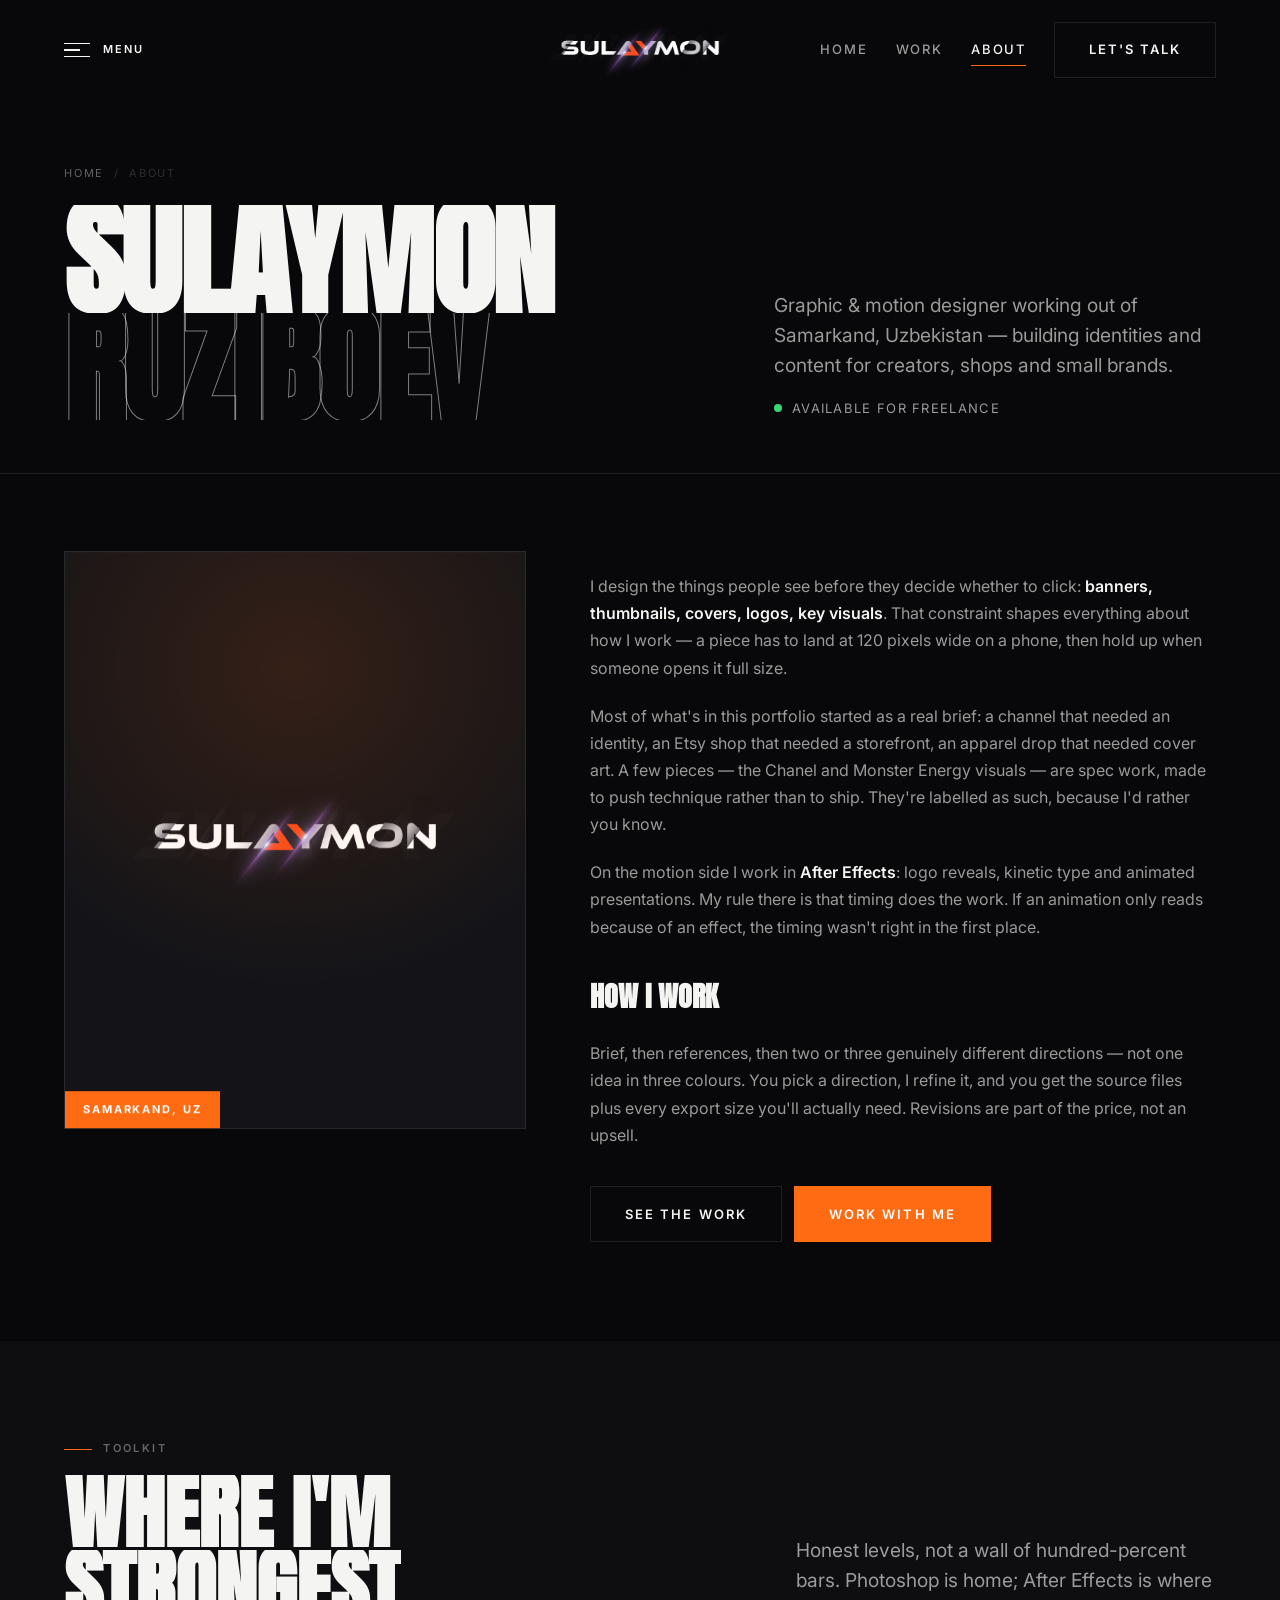
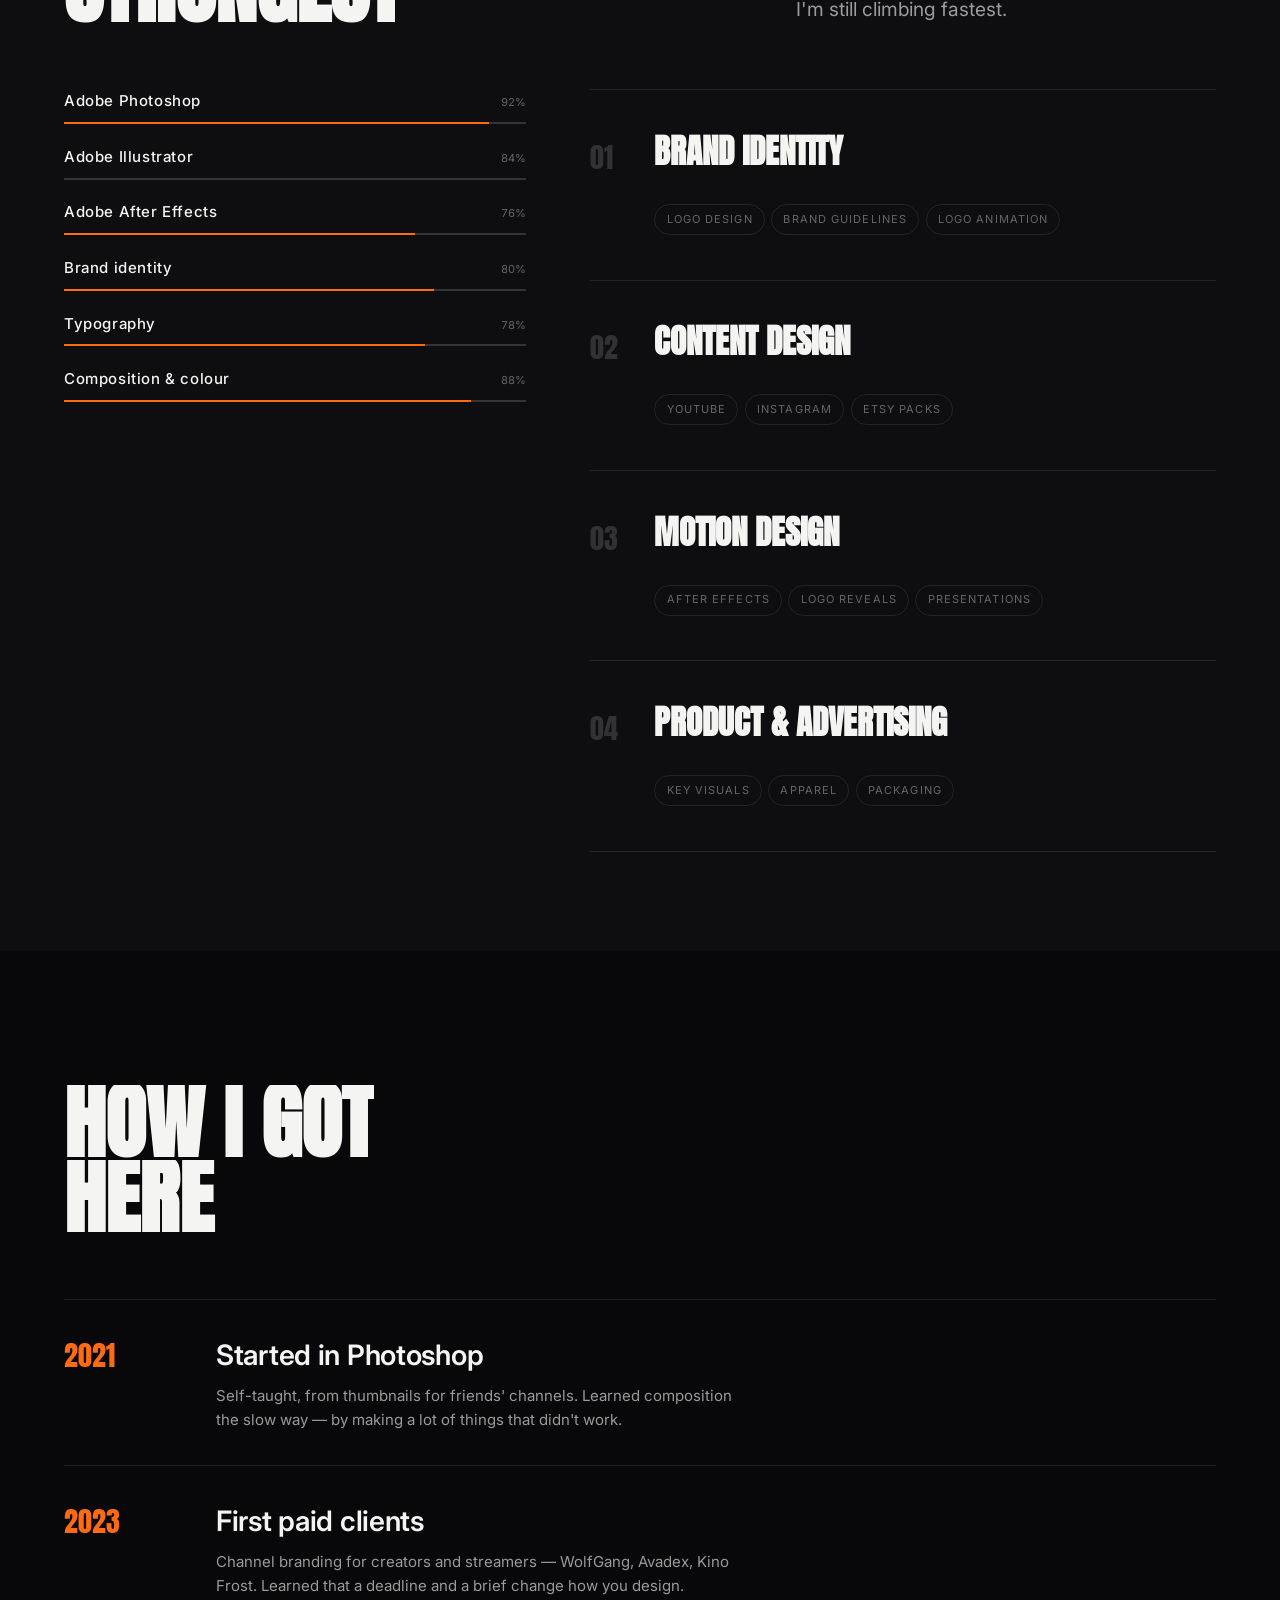
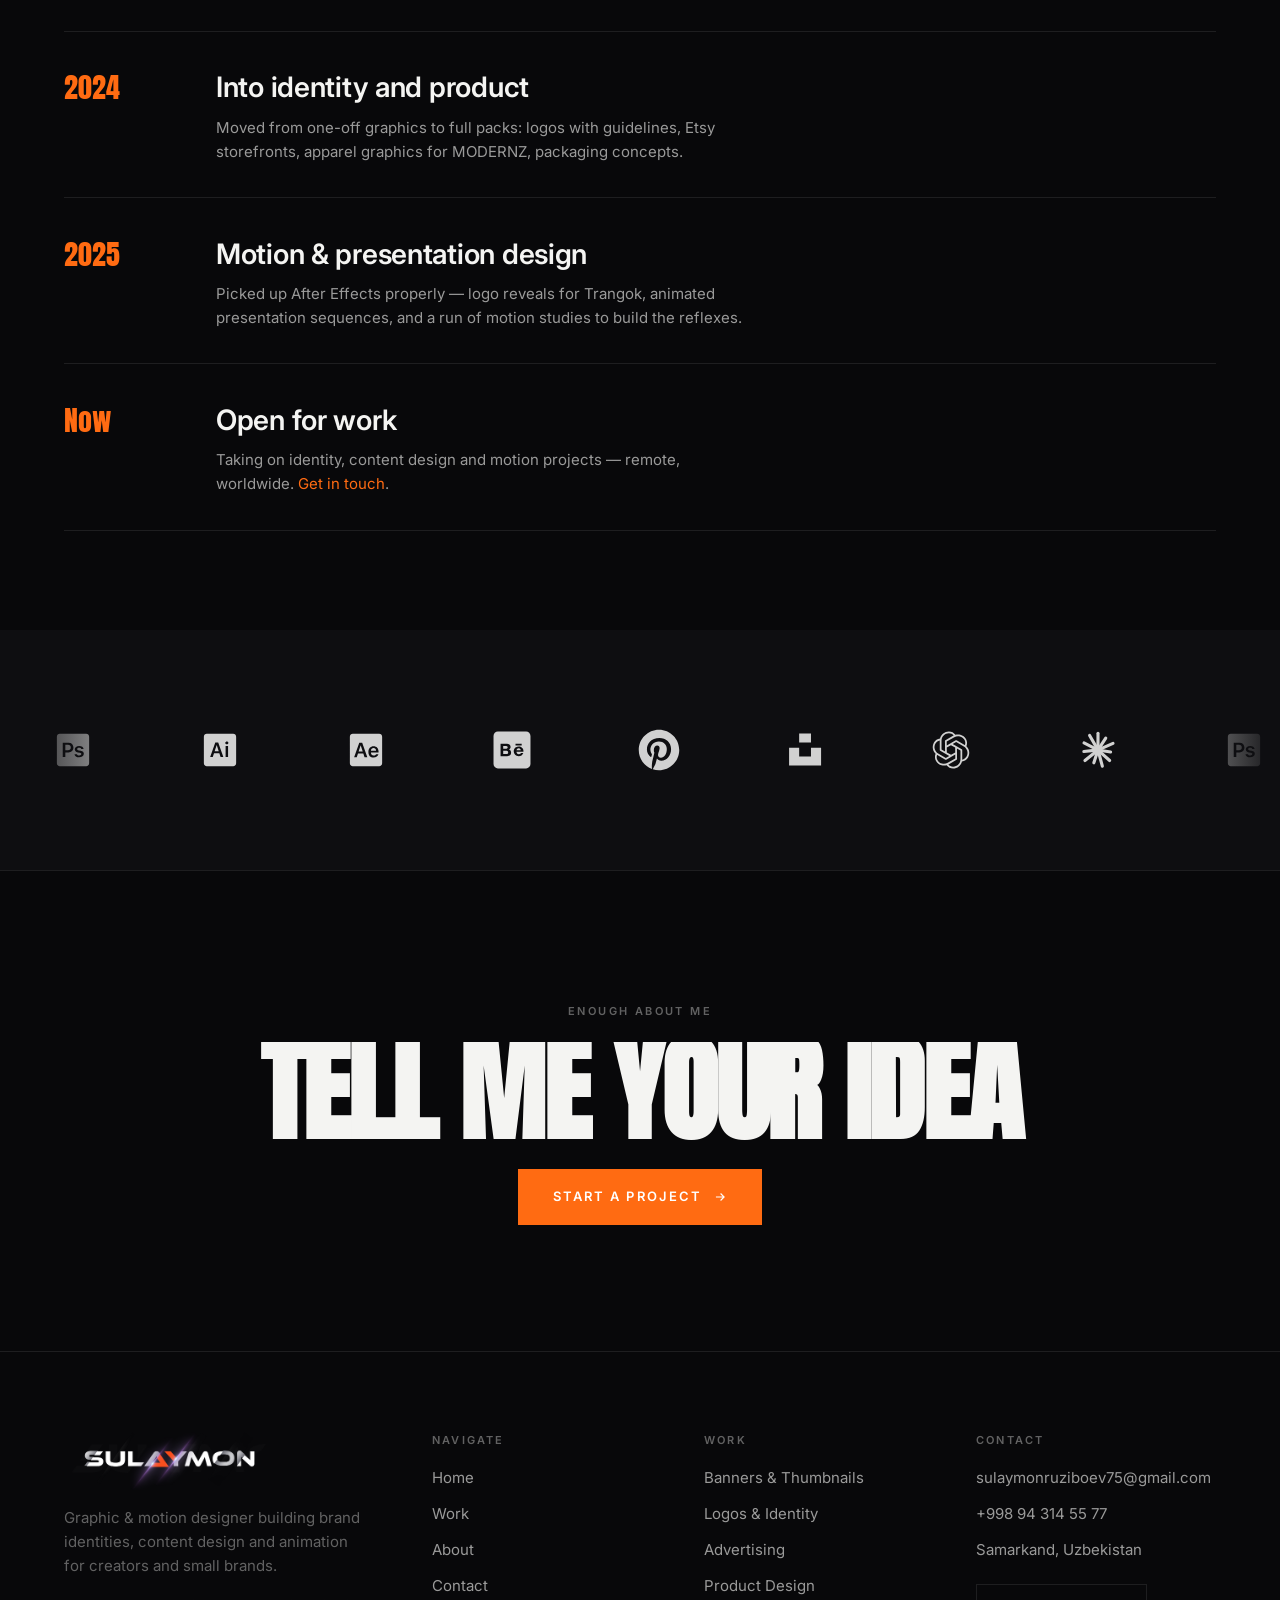
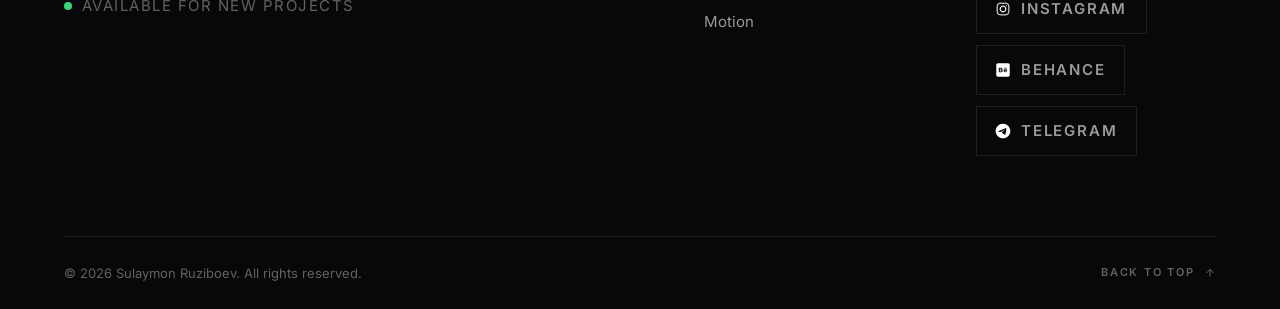
==== commit c0d9b226: "Remove the last full-viewport blend layer; white hero type .cursor-fx is position: fixed, inset: 0, " ====
--- a/about.html
+++ b/about.html
@@ -31,7 +31,6 @@
   <main id="main">
 
     <section class="phero">
-      <div class="phero__glow" aria-hidden="true"></div>
       <div class="wrap">
         <nav class="crumbs" aria-label="Breadcrumb">
           <a href="index.html">Home</a><span>/</span><span aria-current="page">About</span>
@@ -198,7 +197,6 @@
     </section>
 
     <section class="cta">
-      <div class="cta__glow" aria-hidden="true"></div>
       <div class="wrap">
         <p class="eyebrow eyebrow--plain" data-reveal>Enough about me</p>
         <h2 class="cta__title lines" data-reveal="fade">
--- a/assets/css/main.css
+++ b/assets/css/main.css
@@ -6,7 +6,7 @@
    2.  Reset & base
    3.  Typography primitives
    4.  Layout primitives
-   5.  Cursor / grain / preloader
+   5.  Cursor / preloader
    6.  Header + menu overlay
    7.  Buttons & links
    8.  Hero (WebGL)
@@ -192,30 +192,17 @@
 
 .rule { height: 1px; background: var(--line); border: 0; }
 
-/* ========================= 5. CURSOR / GRAIN / PRELOADER ========================= */
-/* Cursor trail canvas. `screen` blending keeps the pixels glowing over
-   dark sections without dirtying light artwork underneath. */
+/* ========================= 5. CURSOR / PRELOADER ========================= */
+/* Cursor trail canvas.
+   NO mix-blend-mode. This element covers the whole viewport, and a blend
+   mode on it forces every pixel underneath into a blended compositing
+   group — tinting artwork and altering text rasterisation across the
+   entire site, even while the canvas itself is empty. The particles are
+   painted normally instead. */
 .cursor-fx {
   position: fixed; inset: 0;
   z-index: 9500;
   pointer-events: none;
-  mix-blend-mode: screen;
-}
-
-/* Film grain — unifies the whole page */
-.grain {
-  position: fixed; inset: -150%;
-  z-index: 9000; pointer-events: none;
-  opacity: 0.035;
-  background-image: url("data:image/svg+xml,%3Csvg xmlns='http://www.w3.org/2000/svg' width='140' height='140'%3E%3Cfilter id='n'%3E%3CfeTurbulence type='fractalNoise' baseFrequency='0.85' numOctaves='3'/%3E%3C/filter%3E%3Crect width='140' height='140' filter='url(%23n)'/%3E%3C/svg%3E");
-  animation: grain-shift 0.7s steps(4) infinite;
-}
-@keyframes grain-shift {
-  0%   { transform: translate(0, 0); }
-  25%  { transform: translate(-3%, 2%); }
-  50%  { transform: translate(2%, -3%); }
-  75%  { transform: translate(-2%, -2%); }
-  100% { transform: translate(0, 0); }
 }
 
 /* Page transition curtain.
@@ -229,28 +216,27 @@
   display: grid;
   grid-template-columns: repeat(5, 1fr);
 }
+/* scaleX(1.02) makes each column overrun its grid track so neighbours
+   overlap. Without it, fractional track widths plus transform antialiasing
+   leave hairline seams between the panels. */
 .pt__col {
-  background: var(--bg);
-  transform: scaleY(0);
+  background: #ffffff;
+  transform: scale(1.02, 0);
   transform-origin: bottom;
   will-change: transform;
 }
-.pt__col::after {
-  content: ""; position: absolute; inset: auto 0 0 0; height: 2px;
-  background: var(--accent); opacity: 0;
-}
 
 /* leaving: grow up from the bottom */
 .pt.is-out .pt__col {
-  transform: scaleY(1);
+  transform: scale(1.02, 1);
   transform-origin: bottom;
   transition: transform 0.42s var(--ease-io);
   transition-delay: calc(var(--i) * 0.045s);
 }
 /* arriving: start covered, retract upward */
-.pt.is-cover .pt__col { transform: scaleY(1); transform-origin: top; }
+.pt.is-cover .pt__col { transform: scale(1.02, 1); transform-origin: top; }
 .pt.is-in .pt__col {
-  transform: scaleY(0);
+  transform: scale(1.02, 0);
   transform-origin: top;
   transition: transform 0.55s var(--ease-out);
   transition-delay: calc((4 - var(--i)) * 0.045s);
@@ -539,14 +525,6 @@
   overflow: hidden;
 }
 
-.hero__glow {
-  position: absolute; z-index: 0; pointer-events: none;
-  top: 50%; right: -10%; transform: translateY(-50%);
-  width: min(900px, 80vw); aspect-ratio: 1;
-  background: radial-gradient(circle, rgba(255,107,18,0.13), transparent 62%);
-  filter: blur(10px);
-}
-
 .hero__content {
   position: relative; z-index: 2;
   width: 100%;
@@ -566,6 +544,7 @@
   line-height: 0.88;
   text-transform: uppercase;
   letter-spacing: -0.015em;
+  color: #fff;   /* match the caption exactly, not the warmer --ink */
 }
 
 /* ---- the artwork stage ---- */
@@ -639,7 +618,17 @@
 
 .hero__meta { display: grid; gap: 0.15rem; min-width: 0; }
 .hero__meta .k { font-size: var(--t-micro); letter-spacing: 0.2em; text-transform: uppercase; color: var(--accent); font-weight: 600; }
-.hero__meta .v { font-family: var(--font-display); font-size: var(--t-lg); text-transform: uppercase; letter-spacing: 0.01em; }
+/* Sized up from --t-lg. At ~30px Anton's stems are thin enough that
+   antialiasing blends most of the glyph into the black behind it, so the
+   same white reads noticeably greyer than the headline. Larger glyphs put
+   proportionally less of the letter on the antialiased edge. */
+.hero__meta .v {
+  font-family: var(--font-display);
+  font-size: clamp(1.6rem, 2.7vw, 2.3rem);
+  text-transform: uppercase;
+  letter-spacing: 0.01em;
+  color: #fff;
+}
 
 .hero__ctrl { display: flex; align-items: center; gap: 1.25rem; }
 .hero__dots { display: flex; gap: 0.7rem; }
@@ -804,24 +793,22 @@
 .filter.is-active { color: #fff; background: var(--accent); border-color: var(--accent); }
 .filter sup { font-size: 0.65em; opacity: 0.7; margin-left: 0.3em; }
 
-/* Fixed row height + variable column spans. Cards fill their row rather
-   than sizing themselves from an aspect ratio, so a wide card and a narrow
-   card in the same row are always the same height and rows stay flush. */
-.grid {
-  display: grid;
-  grid-template-columns: repeat(12, 1fr);
-  grid-auto-rows: clamp(200px, 23vw, 380px);
+/* Justified layout. Widths and heights are solved in JS (see justify() in
+   main.js) so each card keeps its artwork's exact aspect ratio while every
+   row still spans the full container width. Nothing is cropped and no row
+   has a gap at the end. */
+.grid__rows {
+  display: flex;
+  flex-wrap: wrap;
+  align-items: flex-start;
   gap: clamp(0.9rem, 1.6vw, 1.6rem);
 }
 
 /* The card is a <button> built from spans, so the block-level
    display values have to be declared rather than inherited. */
 .card {
-  grid-column: span var(--span, 4);
   position: relative;
   display: block;
-  width: 100%;
-  height: 100%;
   text-align: left;
   background: var(--surface);
   overflow: hidden;
@@ -840,26 +827,44 @@
   background: var(--surface-2);
 }
 
+/* Poster and video are stacked in the same box, both absolutely
+   positioned. Declare position ONCE here — a later rule re-declaring
+   these selectors at equal specificity silently wins and drops the video
+   out of the stack into normal flow. */
+/* Poster and video are stacked in the same box, both absolutely
+   positioned. Declare position ONCE here — a later rule re-declaring
+   these selectors at equal specificity silently wins and drops the video
+   out of the stack into normal flow.
+
+   No resting scale and no resting filter: the card is already cut to the
+   artwork's exact aspect ratio, so at rest the piece is shown whole, at
+   full saturation, edge to edge. */
 .card__media img,
 .card__media video {
+  position: absolute;
+  inset: 0;
   width: 100%; height: 100%;
   object-fit: cover;
-  transform: scale(1.02);
-  transition: transform 0.9s var(--ease-out), filter 0.6s var(--ease-out);
-  filter: saturate(0.85) brightness(0.9);
-}
+  transform: scale(1);
+  transition: transform 0.9s var(--ease-out),
+              opacity 0.45s var(--ease-out);
+}
+.card__media img   { z-index: 1; }
+.card__media video { z-index: 2; opacity: 0; }
+
+/* Transient hover push-in only. Delete this block for zero crop ever. */
 .card:hover .card__media img,
 .card:hover .card__media video {
-  transform: scale(1.07);
-  filter: saturate(1.05) brightness(1);
-}
-.card__media video { position: absolute; inset: 0; opacity: 0; transition: opacity 0.45s var(--ease-out); }
+  transform: scale(1.04);
+}
 .card.is-playing .card__media video { opacity: 1; }
 .card.is-playing .card__media img { opacity: 0; }
 
+/* Transparent logo PNGs need a light tile and breathing room around the
+   mark — the one case where `contain` is correct. */
 .card.is-light .card__media { background: #f2f2ef; }
-.card.is-light .card__media img { object-fit: contain; padding: 12%; filter: none; }
-.card.is-light:hover .card__media img { transform: scale(1.04); }
+.card.is-light .card__media img { object-fit: contain; padding: 9%; }
+.card.is-light:hover .card__media img { transform: scale(1.03); }
 
 /* Loading shimmer until the image decodes */
 .card__media::before {
@@ -871,9 +876,6 @@
 }
 .card.is-loaded .card__media::before { opacity: 0; animation: none; }
 @keyframes shimmer { to { background-position: -220% 0; } }
-
-.card__media img, .card__media video { position: relative; z-index: 1; }
-.card__media video { z-index: 2; }
 
 .card__veil {
   position: absolute; inset: 0; z-index: 3; pointer-events: none;
@@ -933,7 +935,6 @@
 .card.is-hidden { display: none; }
 
 .grid-empty {
-  grid-column: 1 / -1;
   padding: var(--s-7) 0;
   text-align: center; color: var(--ink-3);
 }
@@ -1101,14 +1102,6 @@
 .phero::after {
   content: ""; position: absolute; inset: auto 0 0 0; height: 1px; background: var(--line);
 }
-.phero__glow {
-  position: absolute; z-index: -1;
-  top: -30%; left: 50%; transform: translateX(-50%);
-  width: min(1100px, 120vw); aspect-ratio: 1;
-  background: radial-gradient(circle, rgba(255,107,18,0.16), transparent 62%);
-  filter: blur(18px);
-  pointer-events: none;
-}
 .phero__grid {
   display: grid; grid-template-columns: minmax(0, 1.5fr) minmax(0, 1fr);
   gap: var(--s-5); align-items: end;
@@ -1293,12 +1286,6 @@
   overflow: hidden;
   border-top: 1px solid var(--line);
 }
-.cta__glow {
-  position: absolute; left: 50%; top: 100%; transform: translate(-50%, -50%);
-  width: min(1200px, 140vw); aspect-ratio: 2 / 1;
-  background: radial-gradient(ellipse, rgba(255,107,18,0.22), transparent 65%);
-  pointer-events: none;
-}
 .cta__title {
   font-family: var(--font-display);
   font-size: clamp(2.6rem, 9vw, 8rem);
@@ -1392,18 +1379,12 @@
   .hero { min-height: 0; }
   .hero__content { grid-template-columns: 1fr; gap: clamp(2rem, 6vw, 3rem); }
   .hero__title { font-size: clamp(2.4rem, 9vw, 4rem); }
-  .hero__glow { right: -40%; top: 30%; }
   .menu__body { grid-template-columns: 1fr; gap: var(--s-4); }
   .menu__aside { display: none; }
   .about-grid, .contact-grid, .phero__grid { grid-template-columns: 1fr; }
   .phero__grid { gap: var(--s-3); align-items: start; }
   .portrait { max-width: 420px; }
-  /* Ignore the packed spans below tablet — two even columns read better.
-     An odd item count would strand the last card in a half-empty row, so
-     it goes full width instead. */
-  .card { grid-column: span 6; }
-  .card:last-child:nth-child(odd) { grid-column: span 12; }
-  .grid { grid-auto-rows: clamp(180px, 30vw, 300px); }
+  /* Card sizing is solved in JS — nothing to override here. */
 }
 
 @media (max-width: 760px) {
@@ -1416,8 +1397,6 @@
 }
 
 @media (max-width: 560px) {
-  .card { grid-column: span 12; }
-  .grid { grid-auto-rows: clamp(200px, 62vw, 300px); }
   .card__meta { max-height: 3em; opacity: 1; margin-top: 0.25rem; }
   .nav__right { gap: 0.9rem; }
   .burger__text { display: none; }
@@ -1438,6 +1417,5 @@
   .hero__sub, .hero__actions, .hero__bottom {
     opacity: 1 !important; transform: none !important; clip-path: none !important;
   }
-  .grain { animation: none; }
   .cursor-fx { display: none; }
 }
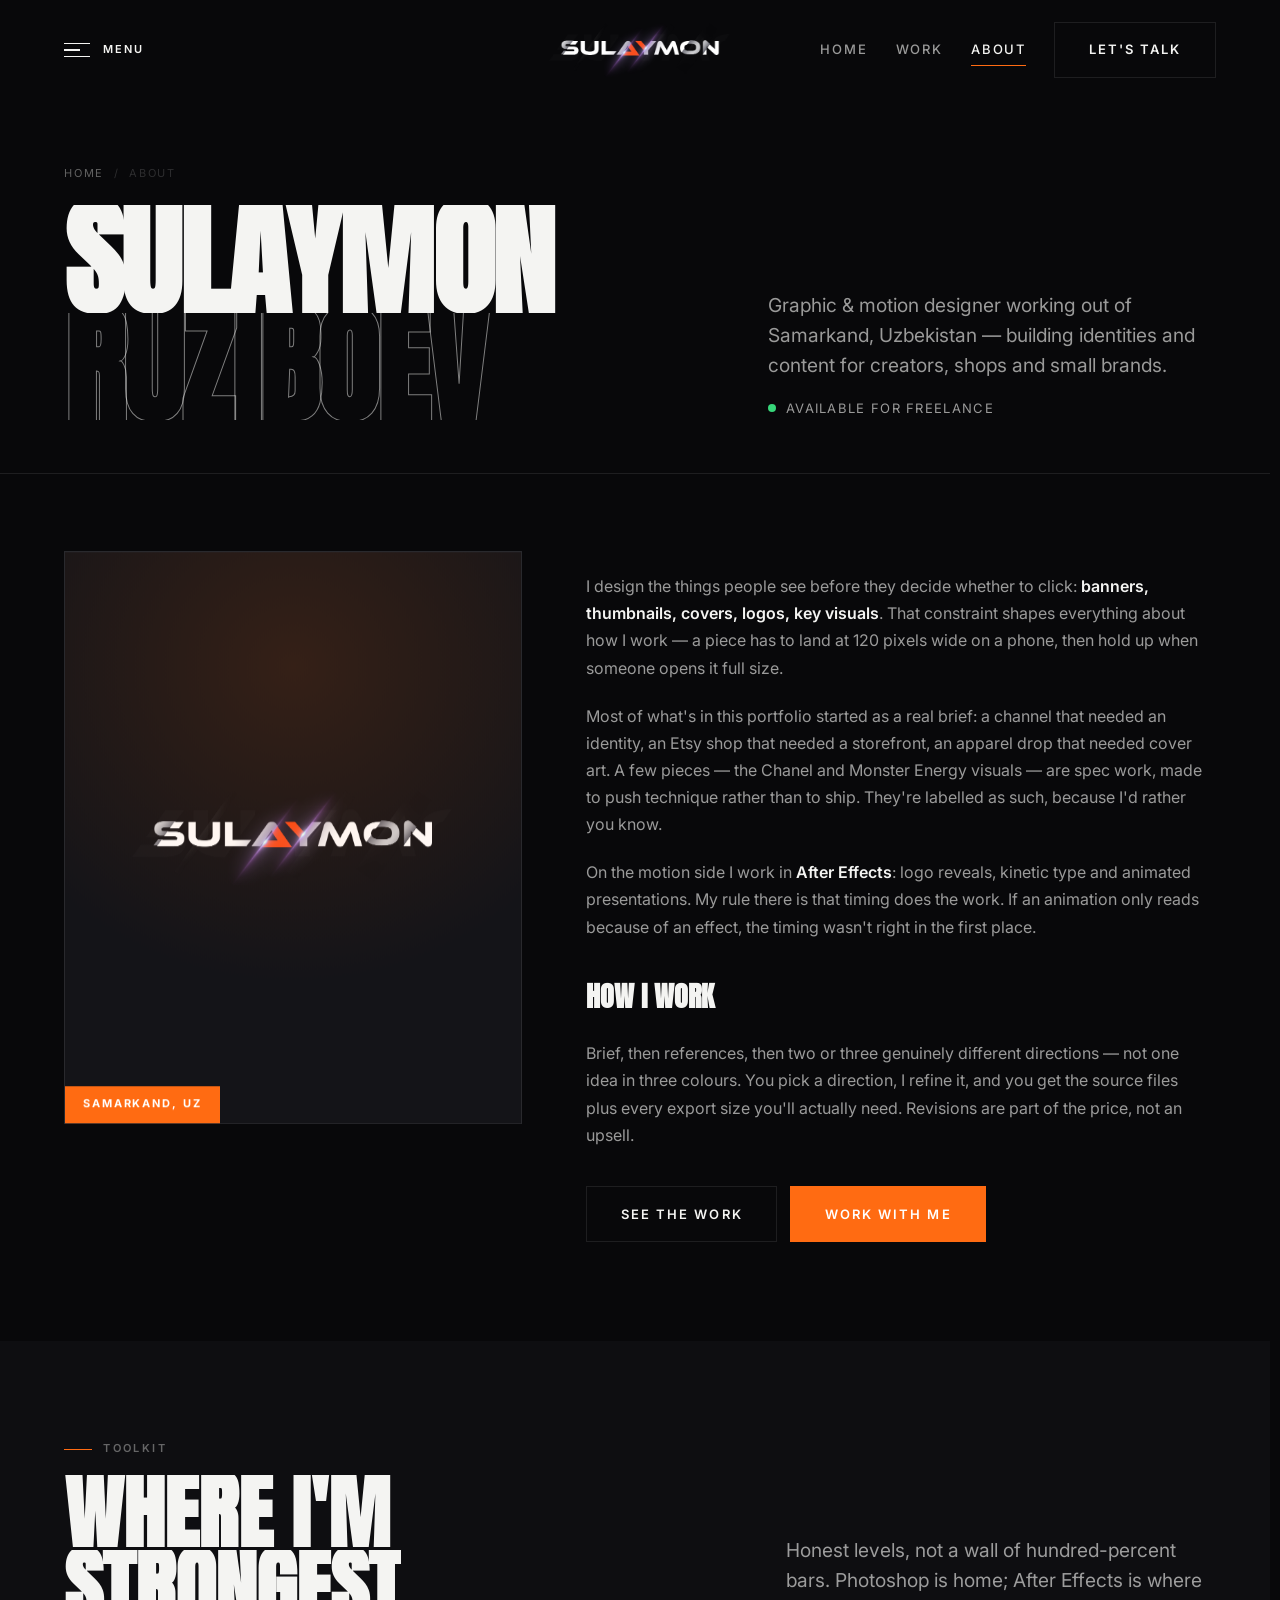
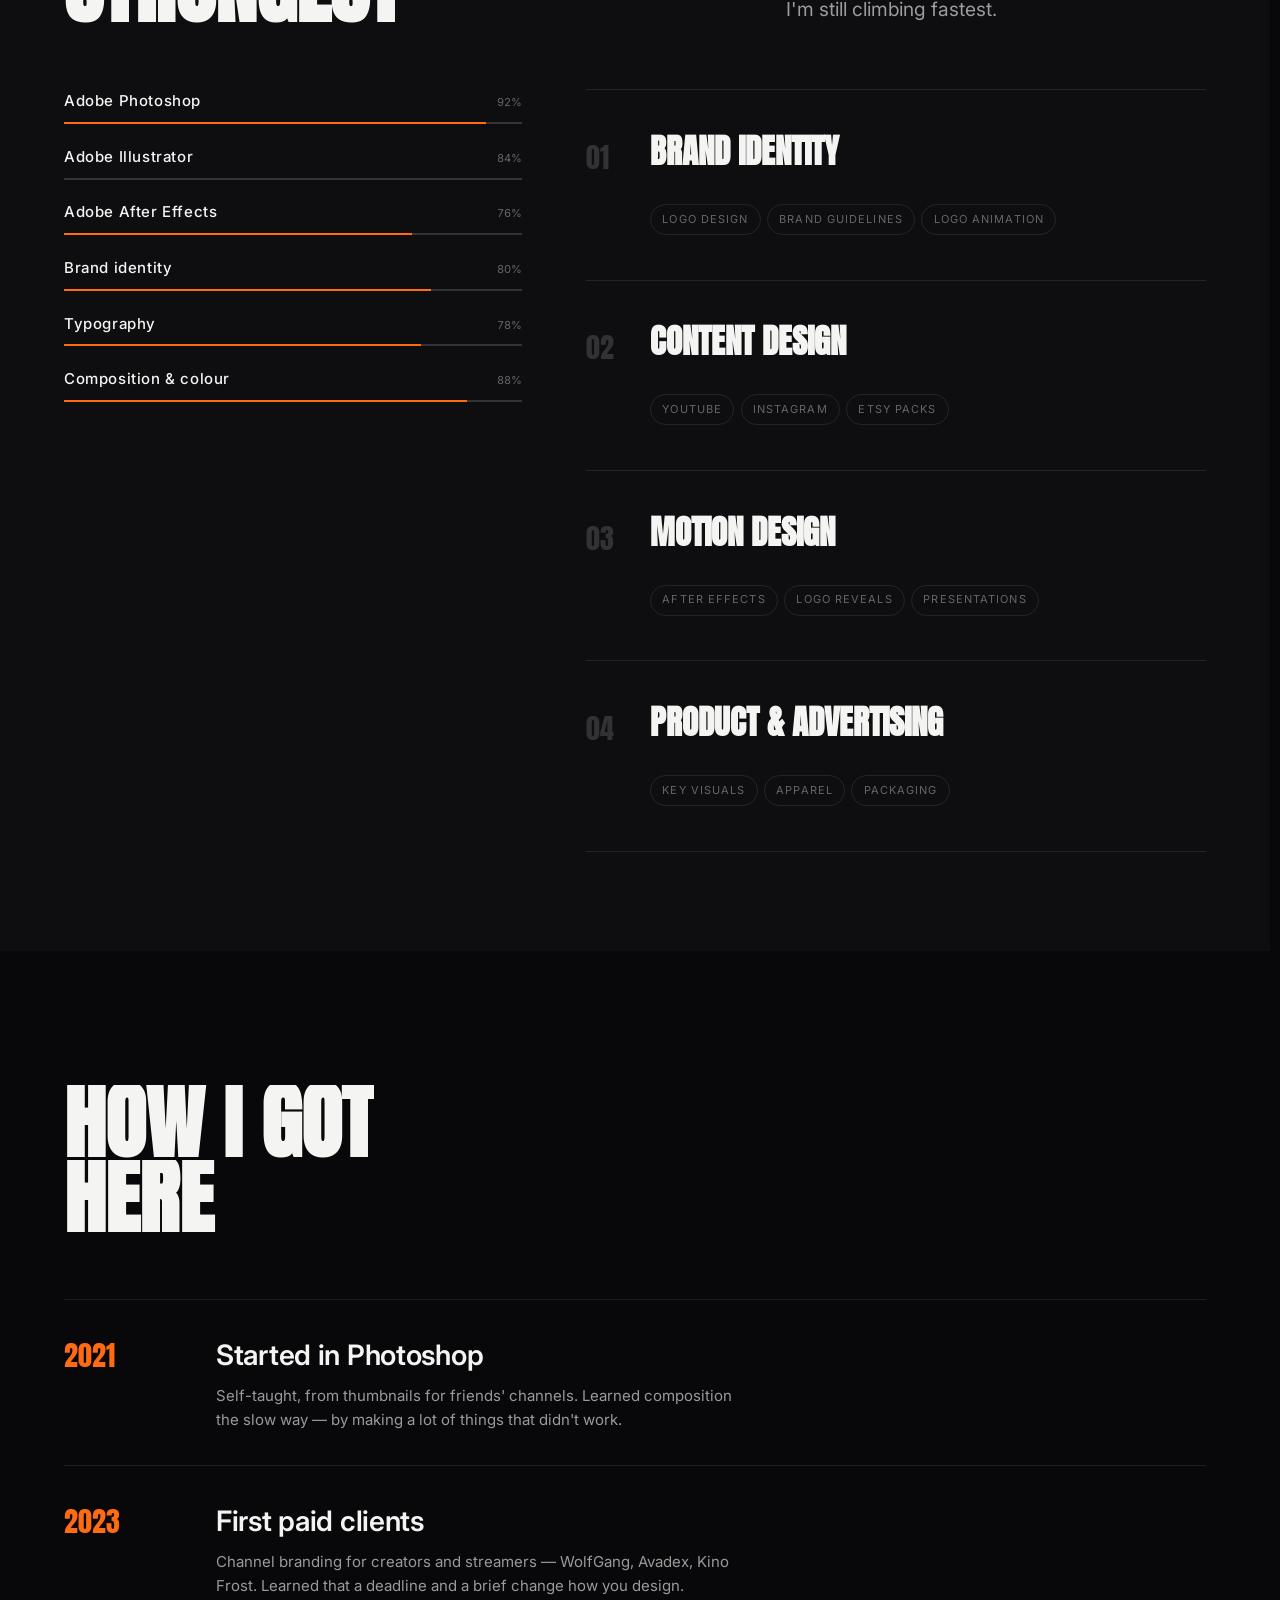
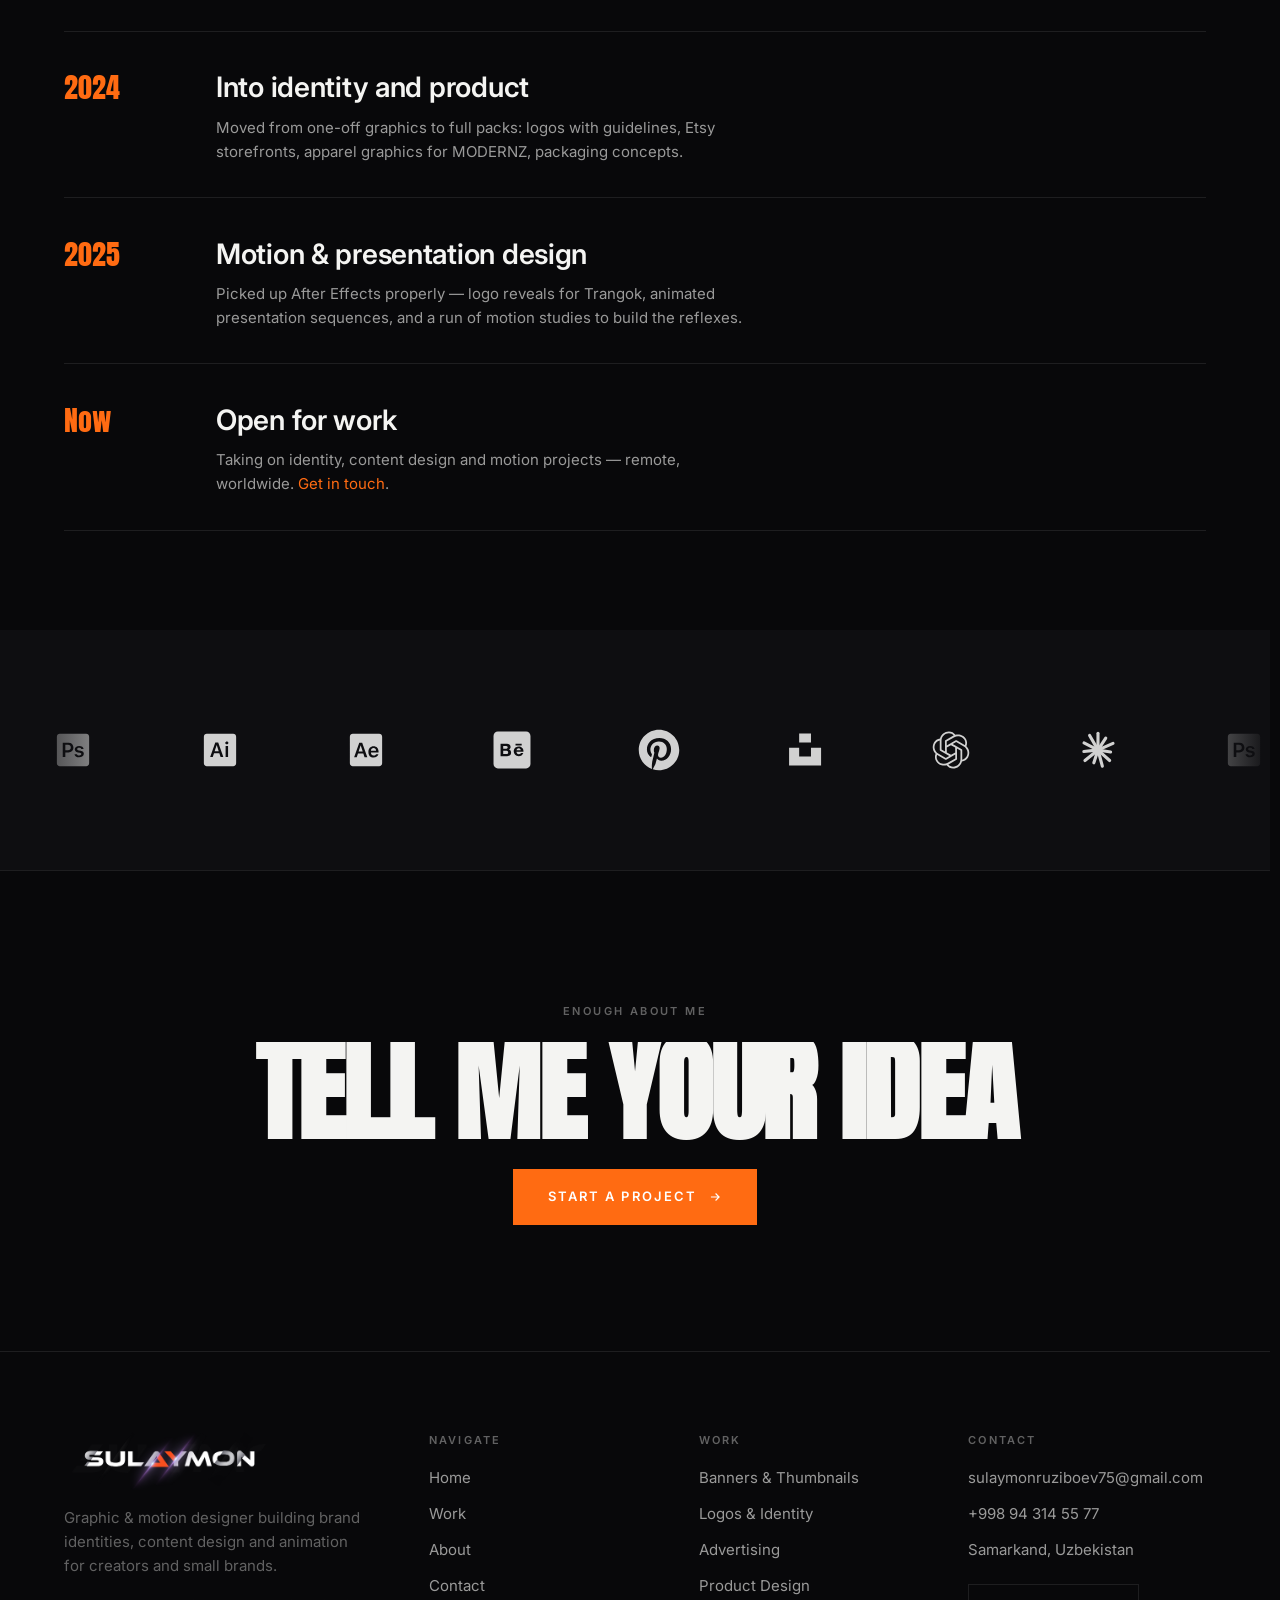
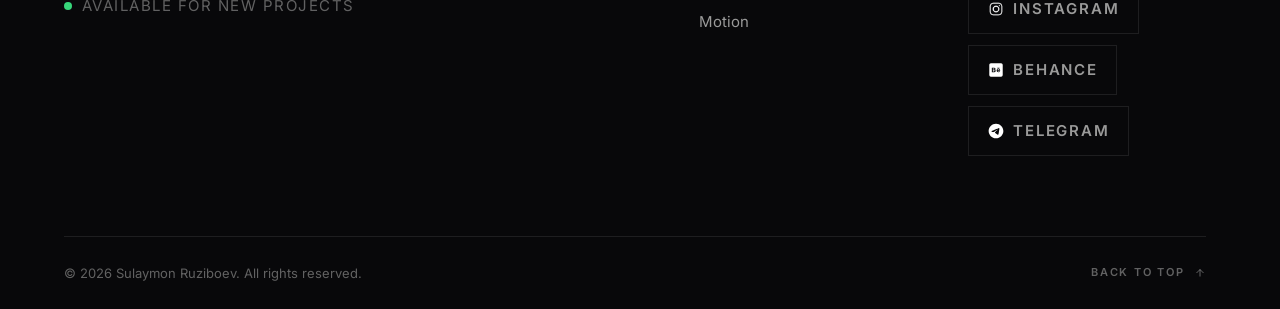
==== commit 7524c00f: "Rename Chanel assets to bust any cached response chanel.jpg and chanel-thumb.jpg serve 200 with corr" ====
--- a/about.html
+++ b/about.html
@@ -11,7 +11,7 @@
   <meta property="og:type" content="profile">
   <meta property="og:title" content="About — Sulaymon Ruziboev">
   <meta property="og:description" content="Graphic and motion designer in Samarkand, Uzbekistan.">
-  <meta property="og:image" content="Media/web/ads/chanel.jpg">
+  <meta property="og:image" content="Media/web/ads/bleu-de-chanel.jpg">
   <meta name="twitter:card" content="summary_large_image">
 
   <link rel="icon" type="image/svg+xml" href="assets/favicon.svg">
--- a/assets/css/main.css
+++ b/assets/css/main.css
@@ -84,6 +84,10 @@
   background: var(--bg);
   -webkit-text-size-adjust: 100%;
   scroll-behavior: smooth;
+  /* Reserve the scrollbar gutter always. The justified grid solves card
+     widths from the container width; if the scrollbar appears afterwards
+     the container narrows and every row overflows and wraps. */
+  scrollbar-gutter: stable;
 }
 
 body {
@@ -804,6 +808,15 @@
   gap: clamp(0.9rem, 1.6vw, 1.6rem);
 }
 
+/* Fallback sizing. The card's images are absolutely positioned, so without
+   an explicit size a card collapses to its 1px borders and every image
+   stays unloaded — an invisible grid. These defaults give a perfectly
+   usable wrapped grid even if the JS solver never runs. `is-sized` is set
+   by measure() once real widths are applied, releasing the min-height so
+   solved row heights are free to be shorter. */
+.grid__rows .card { flex: 1 1 320px; min-height: 240px; }
+.grid__rows.is-sized .card { min-height: 0; }
+
 /* The card is a <button> built from spans, so the block-level
    display values have to be declared rather than inherited. */
 .card {
@@ -877,13 +890,18 @@
 .card.is-loaded .card__media::before { opacity: 0; animation: none; }
 @keyframes shimmer { to { background-position: -220% 0; } }
 
+/* Kept tight to the bottom edge. Its only job is to make the caption
+   legible — it must not dim the artwork. The old gradient reached 70% up
+   the card, which was tolerable on tall cards but swallowed square ones
+   whole, especially dark pieces like the Chanel ad. It now clears by 38%
+   and is fully transparent above that. */
 .card__veil {
   position: absolute; inset: 0; z-index: 3; pointer-events: none;
-  background: linear-gradient(to top, rgba(8,8,10,0.92) 0%, rgba(8,8,10,0.25) 42%, rgba(8,8,10,0) 70%);
-  opacity: 0.75;
-  transition: opacity var(--dur-3) var(--ease-out);
-}
-.card:hover .card__veil { opacity: 1; }
+  background: linear-gradient(to top,
+    rgba(8, 8, 10, 0.90) 0%,
+    rgba(8, 8, 10, 0.45) 16%,
+    rgba(8, 8, 10, 0) 38%);
+}
 
 .card__body {
   position: absolute; inset: auto 0 0 0; z-index: 4;
@@ -891,6 +909,10 @@
   display: grid; gap: 0.35rem;
   transform: translateY(0);
   transition: transform var(--dur-3) var(--ease-out);
+  /* Legibility comes from a halo behind the glyphs, not from darkening
+     the picture. Keeps the caption readable over a bright image while
+     the artwork itself stays untouched. */
+  text-shadow: 0 1px 3px rgba(8, 8, 10, 0.85), 0 2px 14px rgba(8, 8, 10, 0.75);
 }
 .card:hover .card__body { transform: translateY(-4px); }
 
@@ -1047,15 +1069,19 @@
   max-height: 100%;
   display: grid; place-items: center;
 }
+/* The image is ALWAYS visible. It used to start at opacity 0 and wait for
+   an `is-ready` class added on load — if that reveal failed for any reason
+   the lightbox opened with the caption and an invisible picture, which is
+   exactly the failure that hid the Chanel piece. The whole panel already
+   fades in via .lb.is-open, so the per-image fade bought nothing and could
+   only ever fail open-with-nothing-showing. */
 .lb__frame img, .lb__frame video {
   max-width: 100%;
   max-height: calc(100svh - 260px);
   width: auto; object-fit: contain;
   box-shadow: 0 40px 120px rgba(0, 0, 0, 0.7);
-  opacity: 0; transform: scale(0.97);
-  transition: opacity 0.5s var(--ease-out), transform 0.6s var(--ease-out);
-}
-.lb.is-ready .lb__frame img, .lb.is-ready .lb__frame video { opacity: 1; transform: none; }
+  opacity: 1;
+}
 .lb.is-light .lb__frame img { background: #f2f2ef; padding: 3rem; }
 
 .lb__nav {
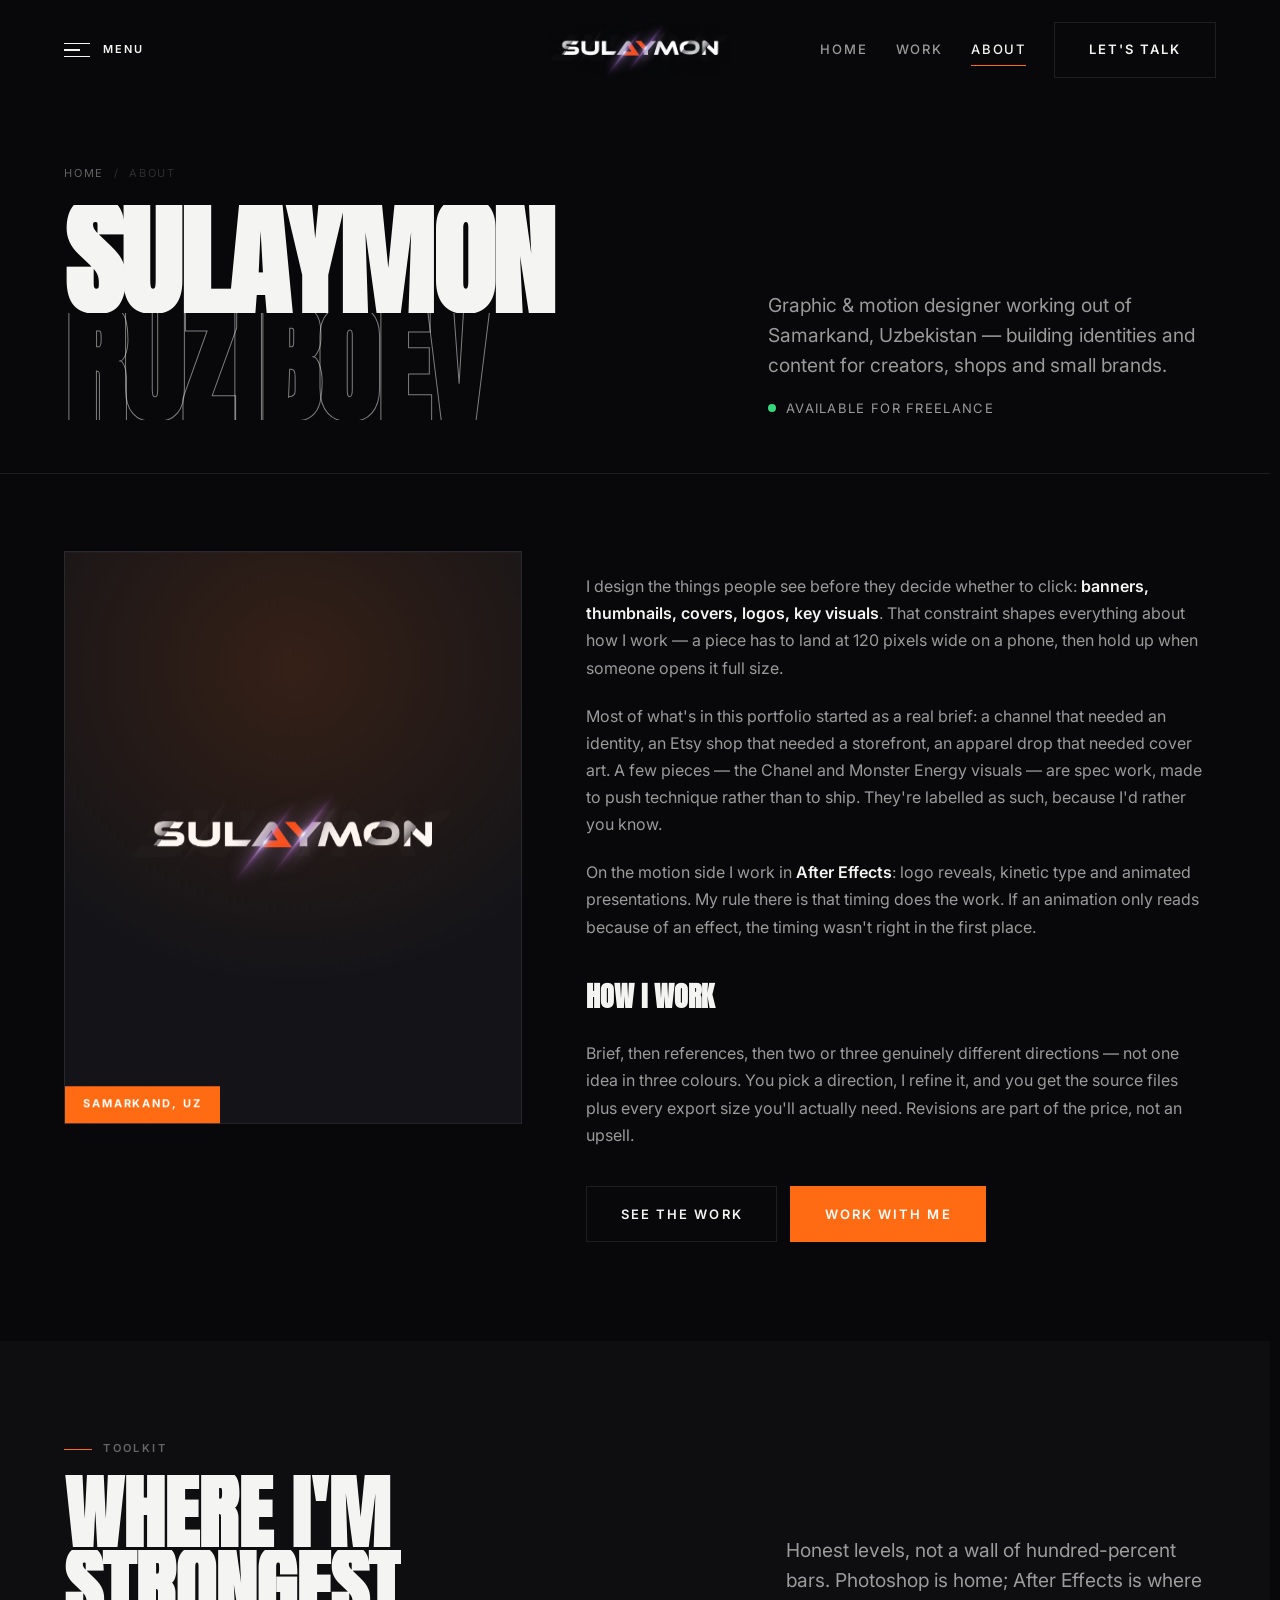
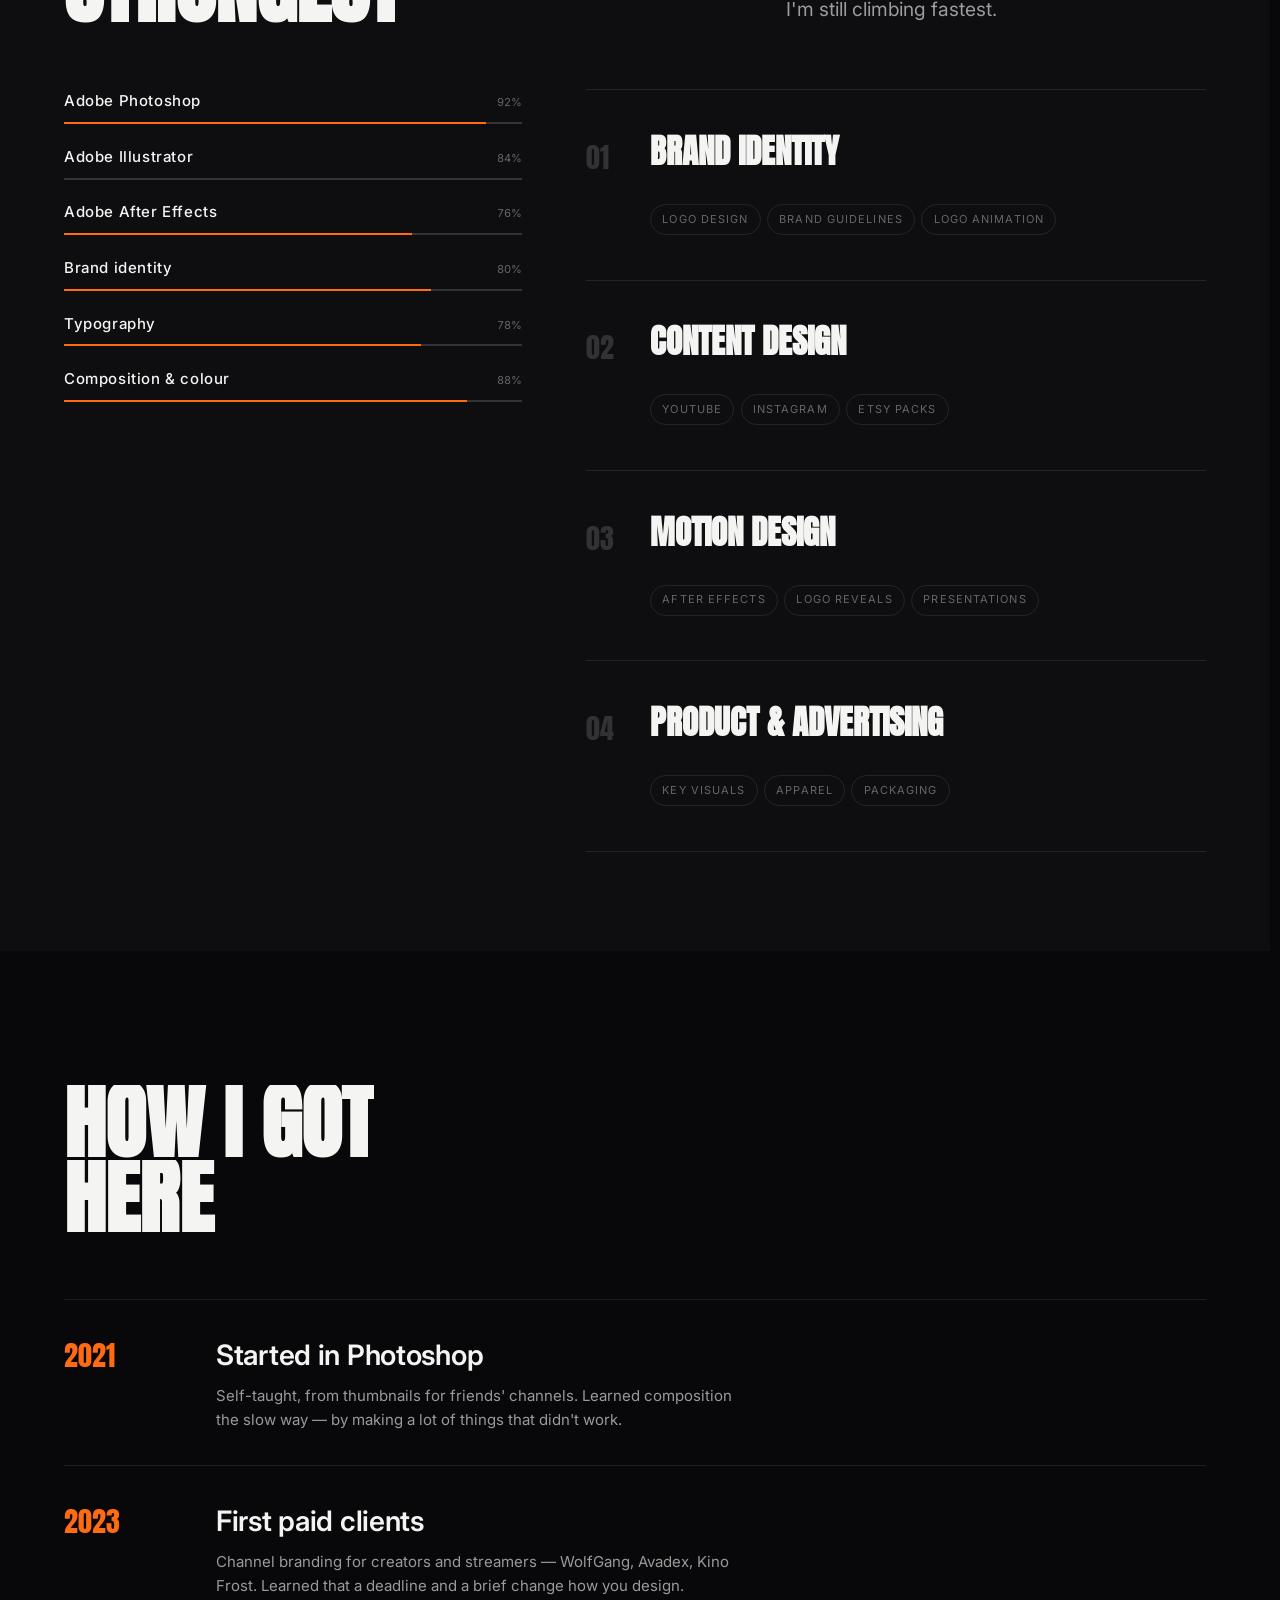
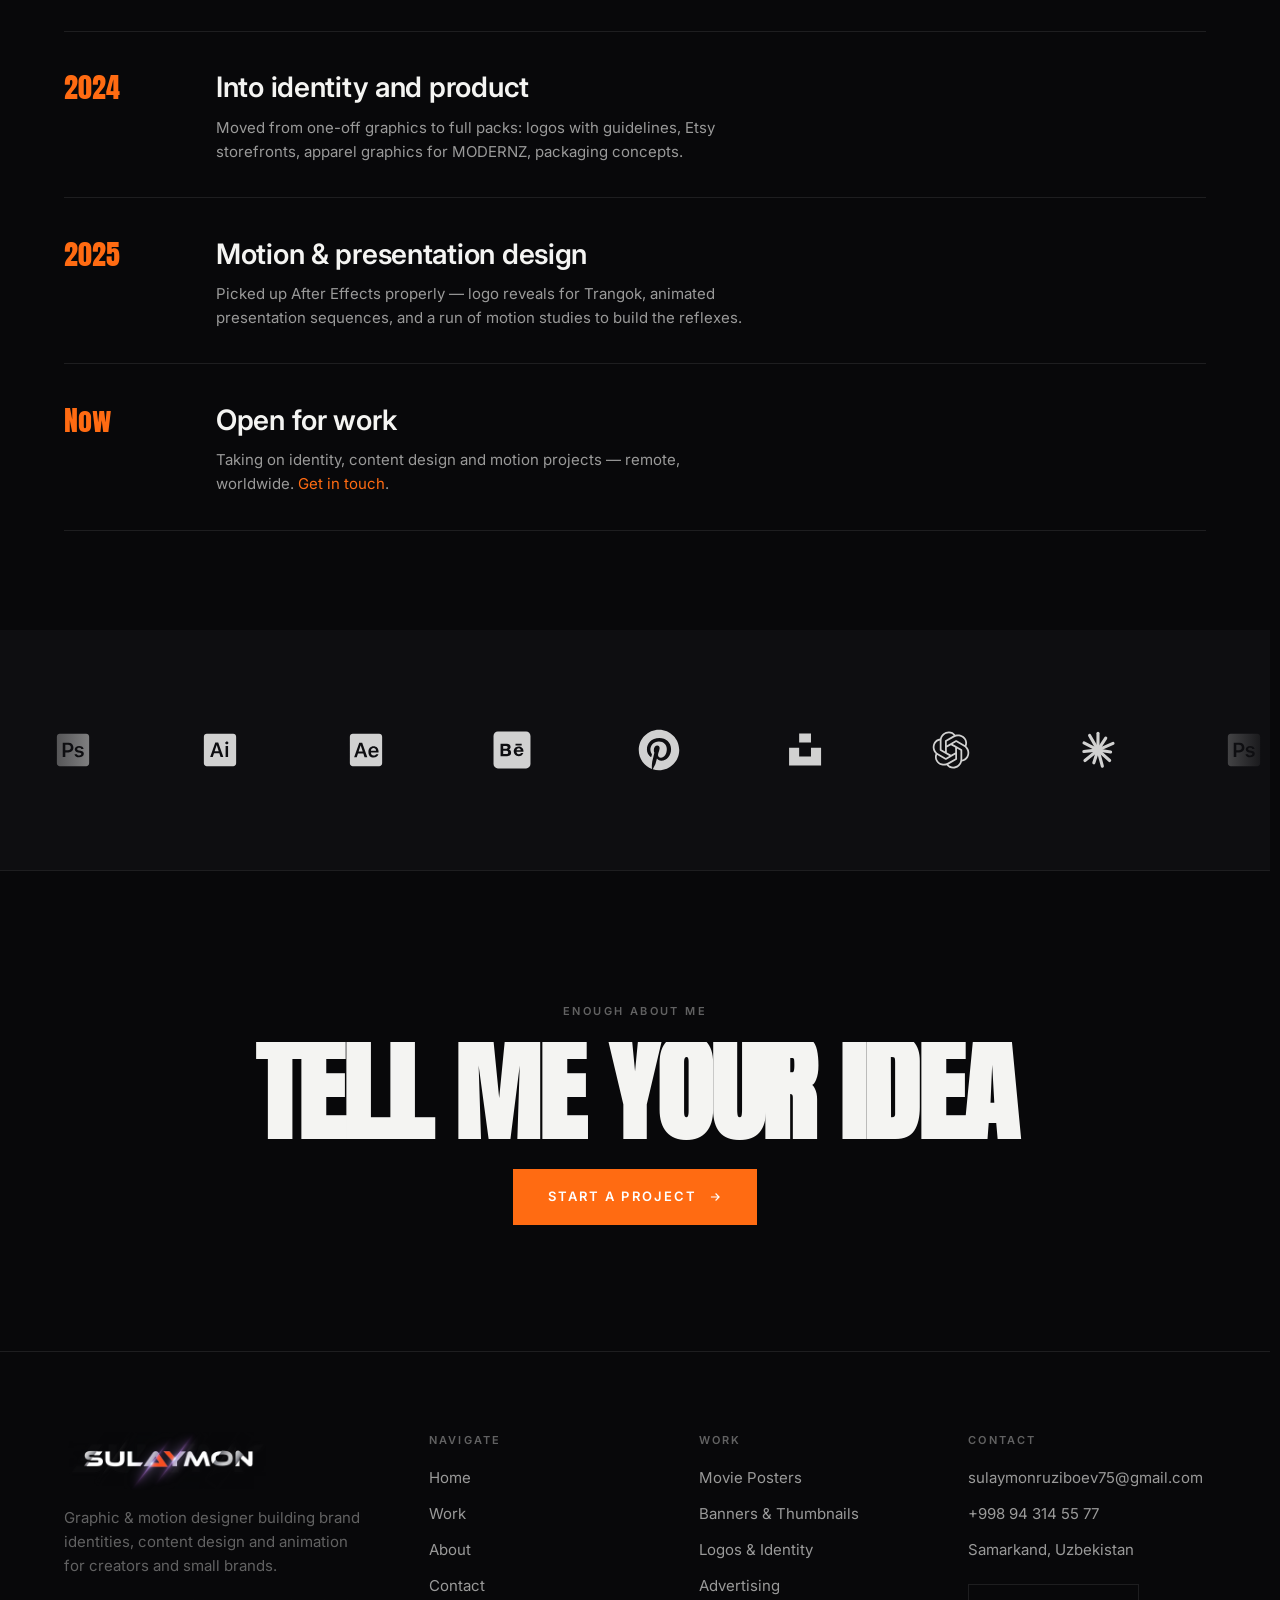
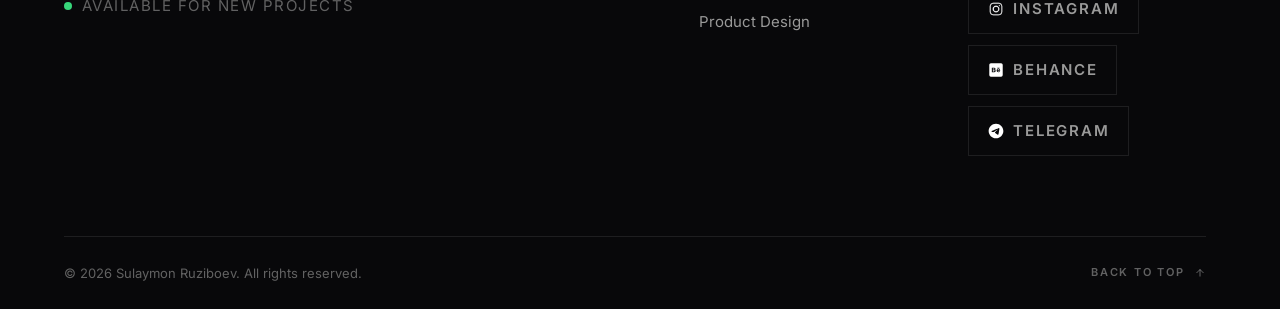
==== commit 6126bc1c: "10.10.2026 New promo videos in the hero, lighter media, lazy loading everywhere" ====
--- a/about.html
+++ b/about.html
@@ -57,8 +57,8 @@
     <section class="section wrap">
       <div class="about-grid">
         <div class="portrait" data-reveal="left" data-parallax="0.05">
-          <img src="Media/Logos/SULAYMON%20PROFILE%20PIC%20PNG.png"
-               alt="Sulaymon Ruziboev" width="600" height="750">
+          <img src="Media/web/logo/profile-1000.webp"
+               alt="Sulaymon Ruziboev" width="600" height="750" loading="lazy" decoding="async">
           <span class="portrait__tag">Samarkand, UZ</span>
         </div>
 
--- a/assets/css/main.css
+++ b/assets/css/main.css
@@ -634,10 +634,11 @@
   color: #fff;
 }
 
-.hero__ctrl { display: flex; align-items: center; gap: 1.25rem; }
-.hero__dots { display: flex; gap: 0.7rem; }
+.hero__ctrl { display: flex; align-items: center; gap: 1.25rem; min-width: 0; max-width: 100%; }
+/* The slide count follows the content, so dots shrink to fit a phone. */
+.hero__dots { display: flex; gap: 0.7rem; min-width: 0; }
 .hero__dot {
-  width: 46px; height: 2px; background: var(--ink-4);
+  flex: 0 1 46px; min-width: 14px; height: 2px; background: var(--ink-4);
   position: relative; overflow: hidden; cursor: pointer;
 }
 .hero__dot::after {
@@ -645,7 +646,7 @@
   transition: right 0.3s var(--ease-out);
 }
 .hero__dot:hover::after { right: 60%; }
-.hero__dot.is-active::after { right: 0; transition: right 5.6s linear; }
+.hero__dot.is-active::after { right: 0; transition: right var(--hold, 5.6s) linear; }
 .hero__dot.is-active.is-paused::after { transition: none; }
 
 /* Hexagon, not a circle — carries over the shape language from the
@@ -917,11 +918,15 @@
 .card:hover .card__body { transform: translateY(-4px); }
 
 .card__cat {
+  opacity: 0;
+  transition: opacity var(--dur-2) var(--ease-out);
   display: block;
   font-size: var(--t-micro); font-weight: 600;
   letter-spacing: 0.18em; text-transform: uppercase;
   color: var(--accent);
 }
+.card:hover .card__cat,
+.card:focus-visible .card__cat { opacity: 1; }
 .card__title {
   display: block;
   font-family: var(--font-display);
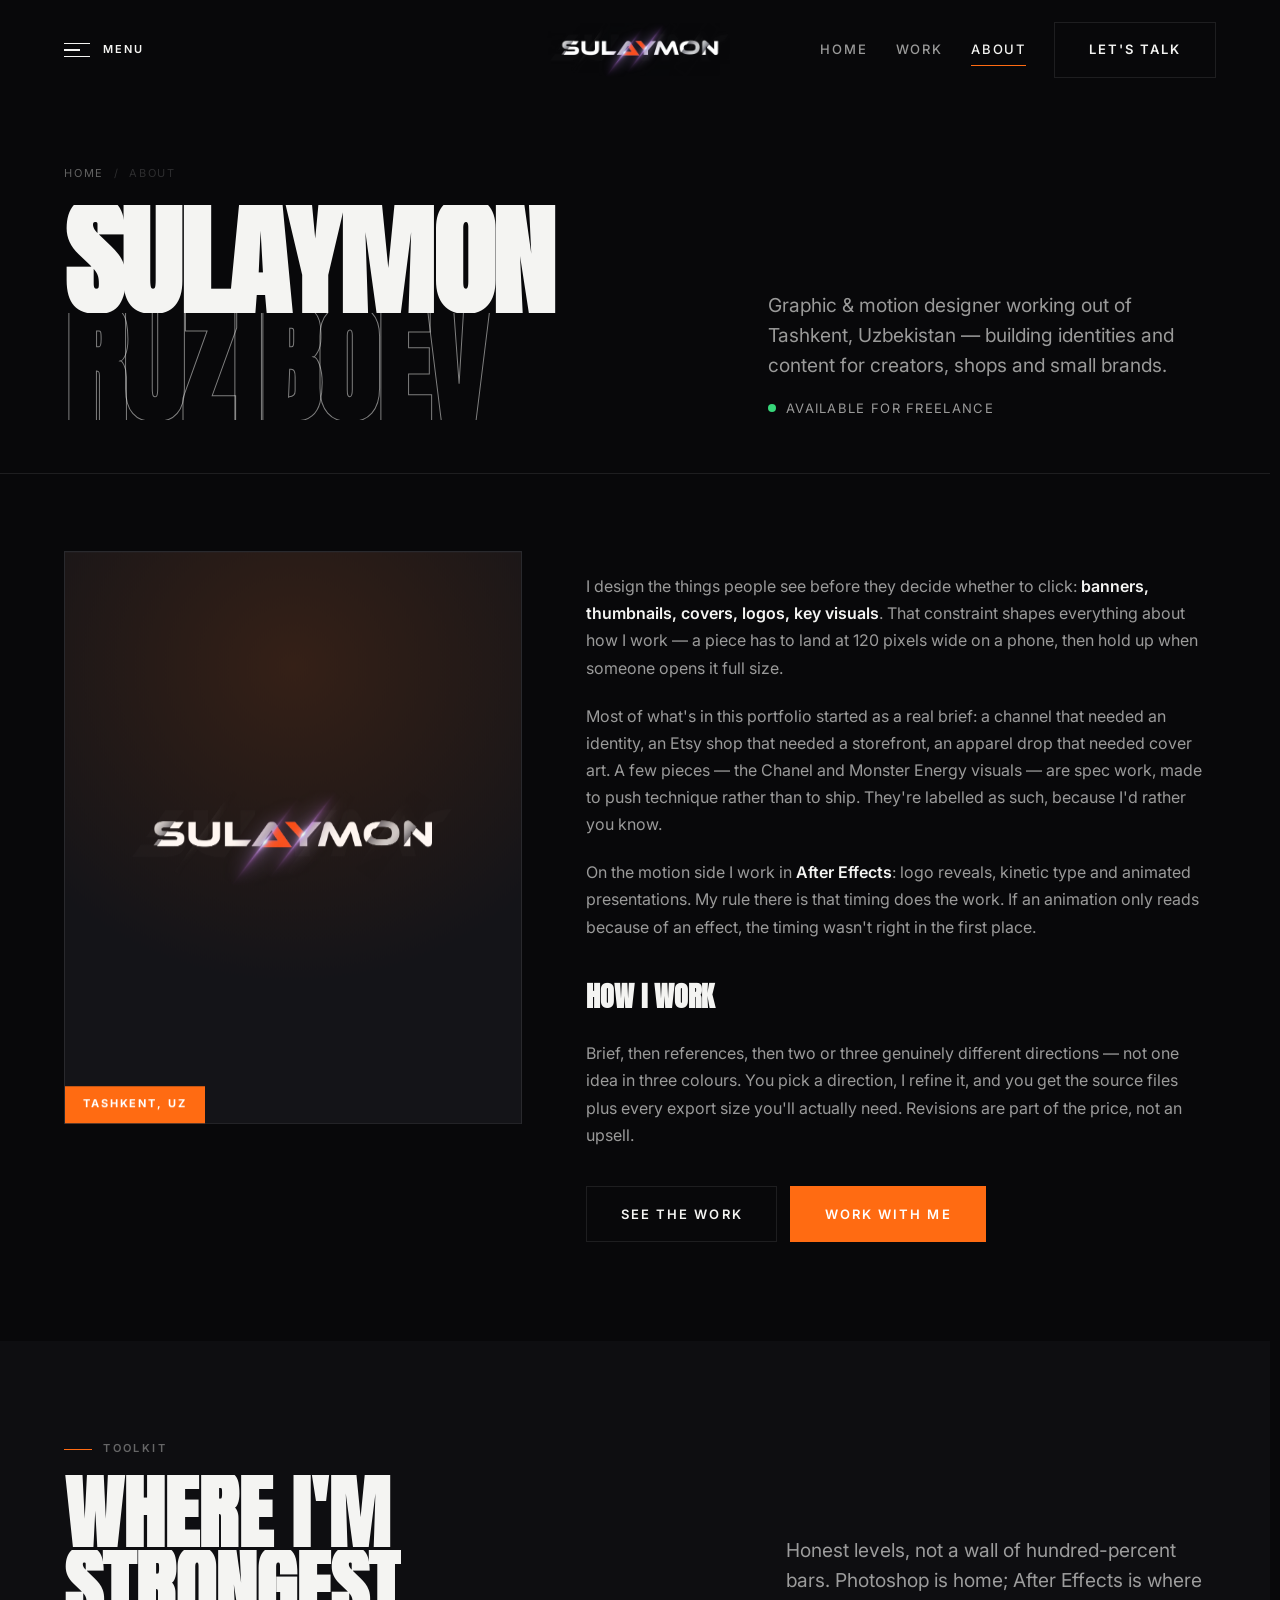
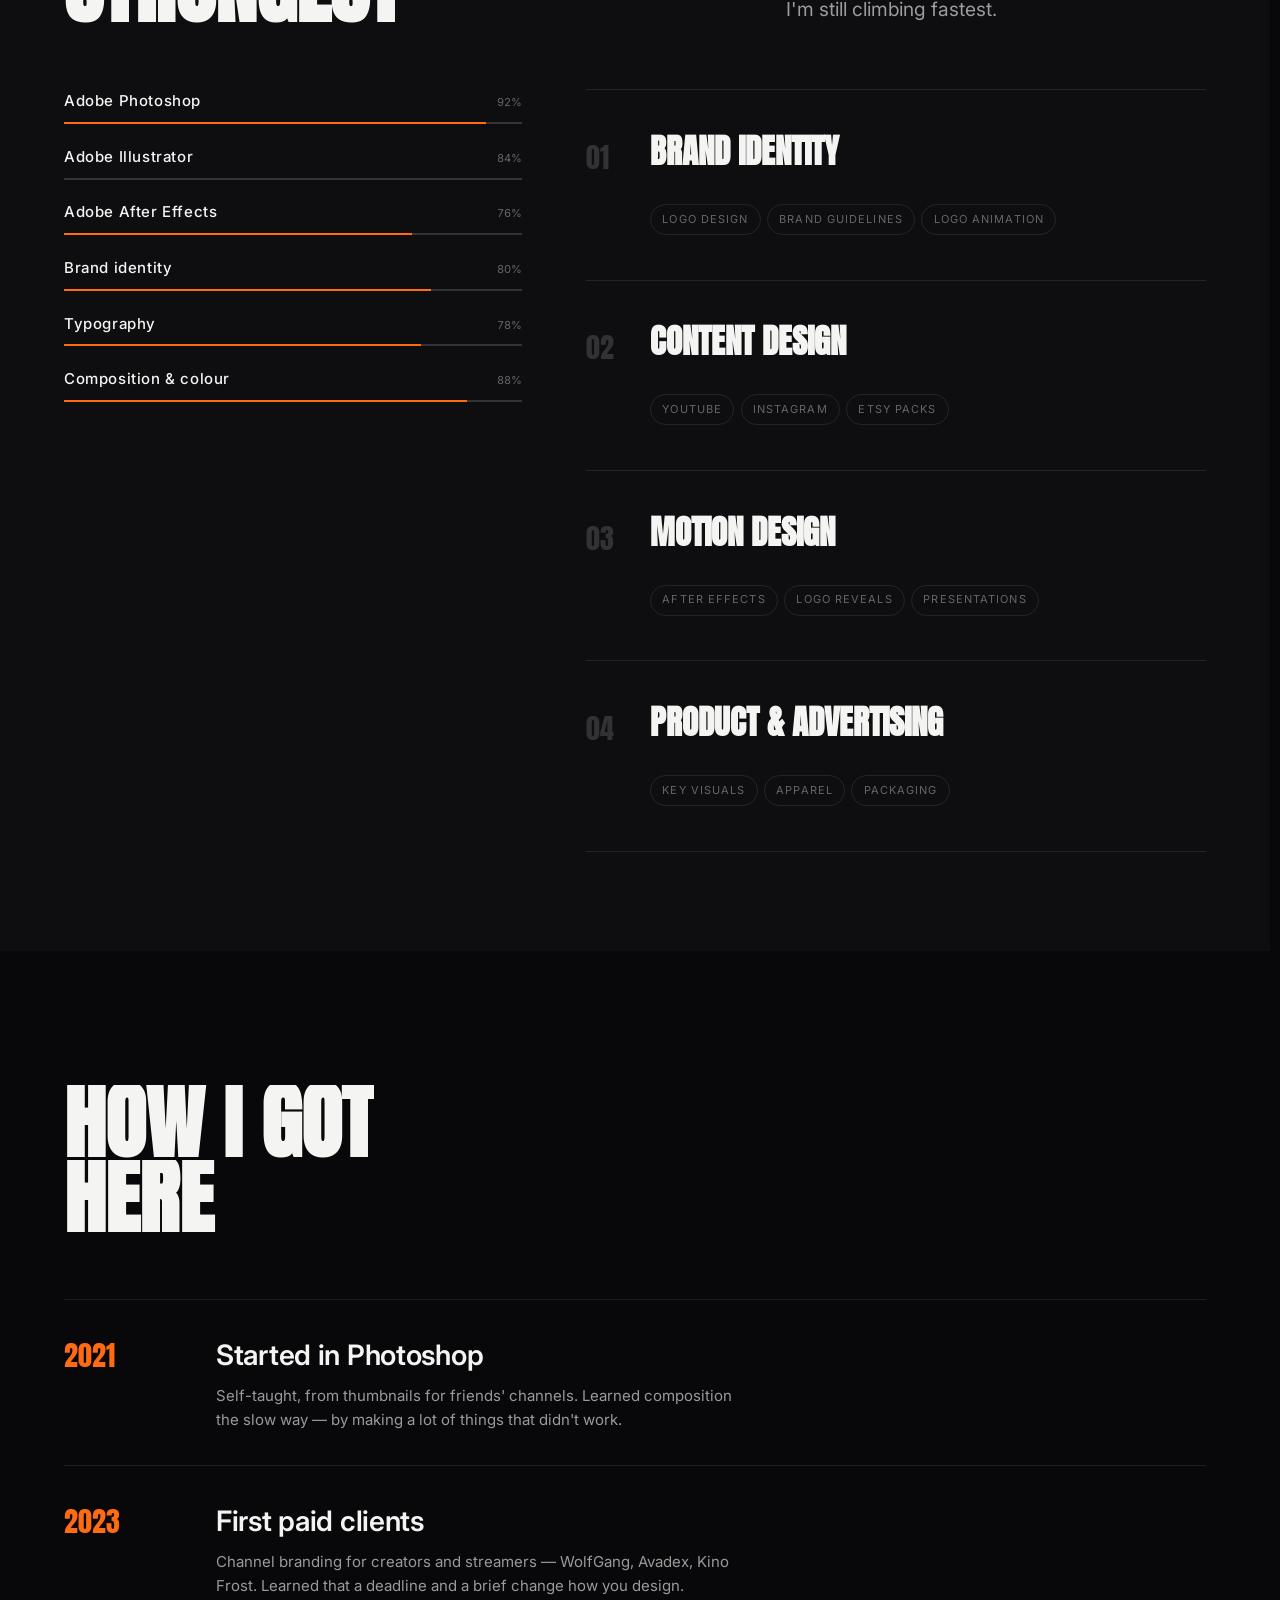
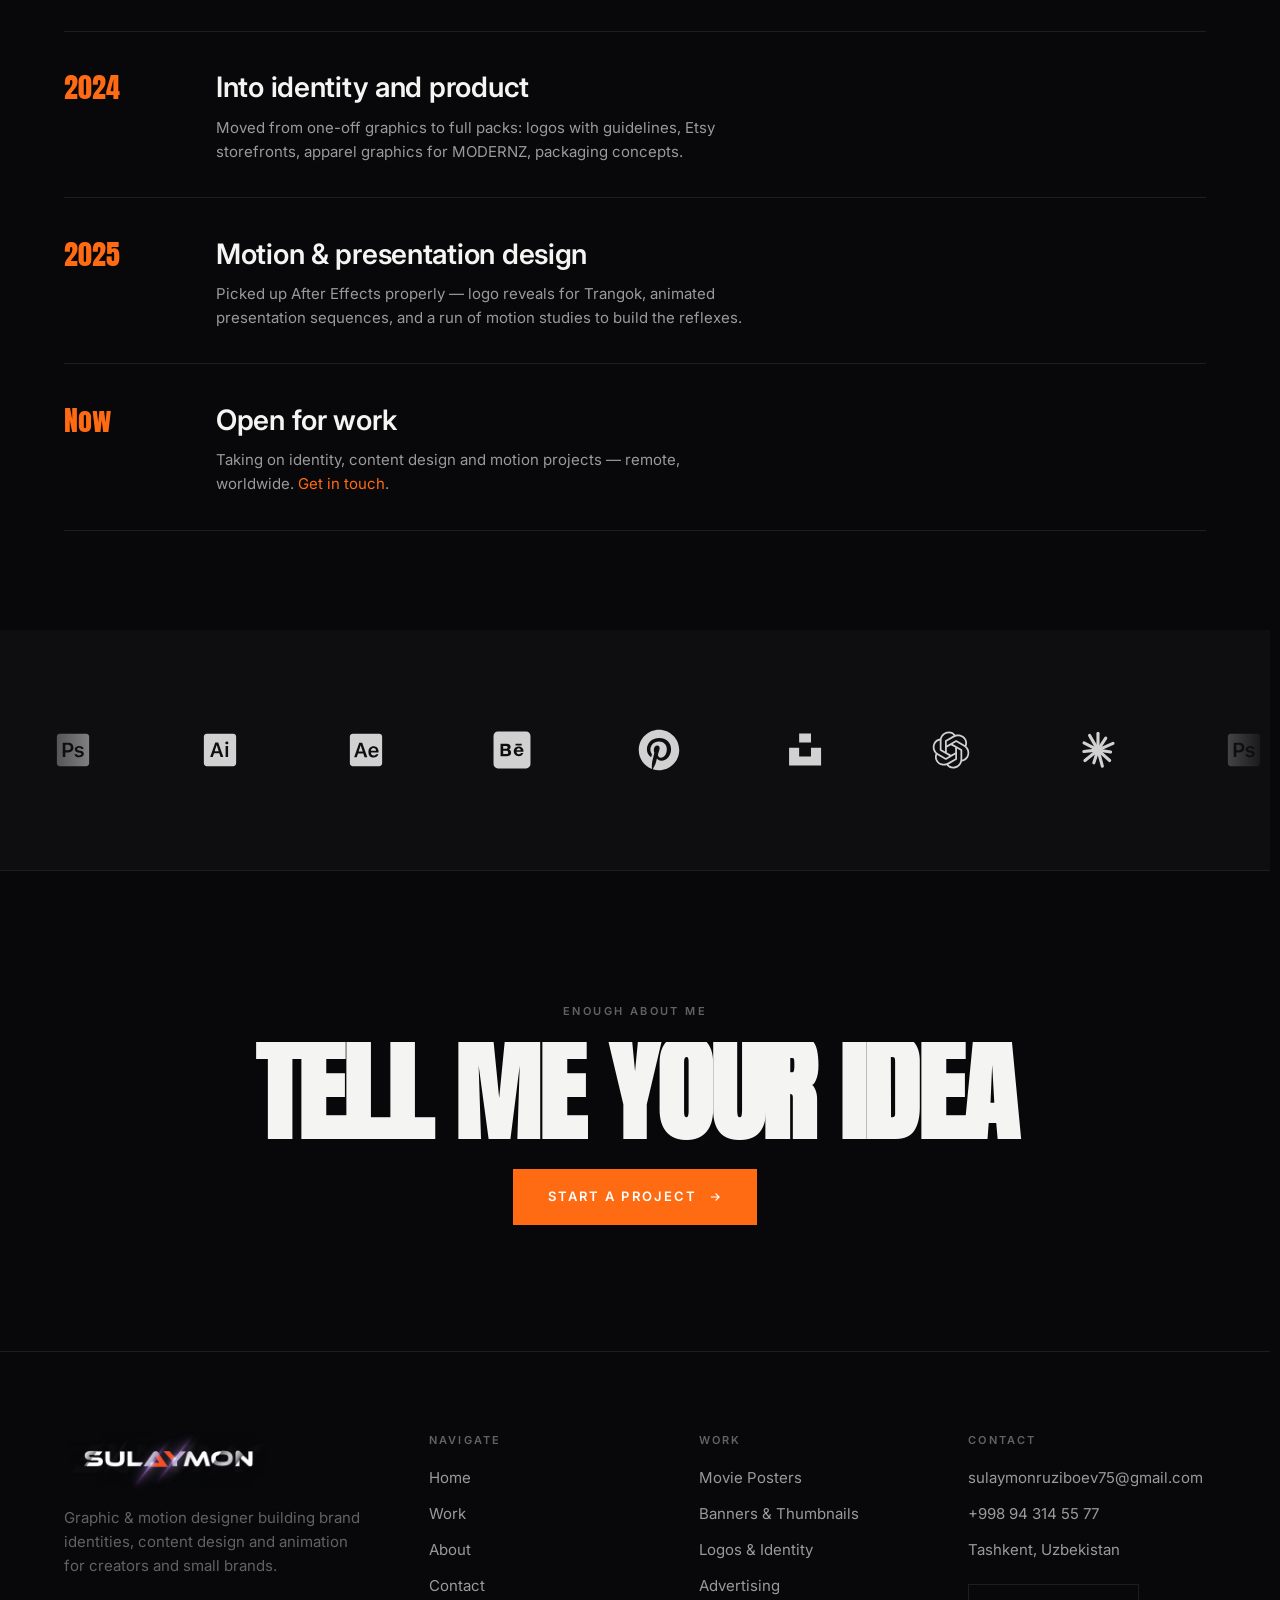
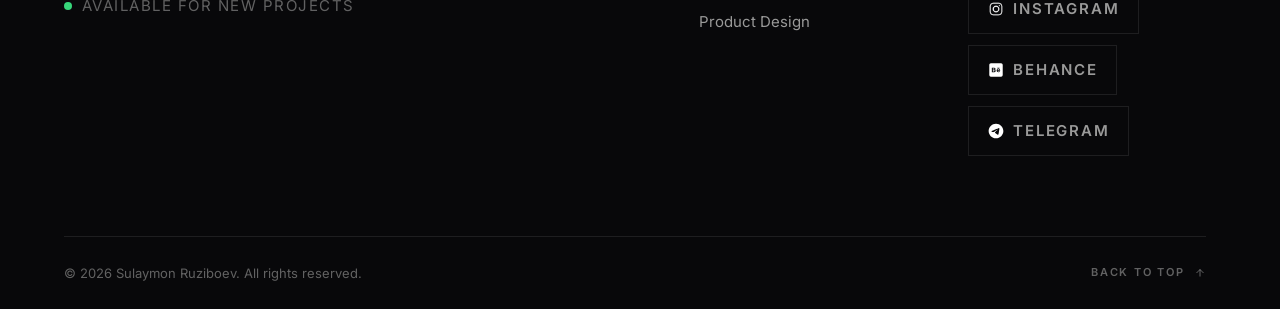
==== commit ac62d2ed: "Move location to Tashkent" ====
--- a/about.html
+++ b/about.html
@@ -6,11 +6,11 @@
   <meta name="theme-color" content="#08080a">
 
   <title>About — Sulaymon Ruziboev</title>
-  <meta name="description" content="Sulaymon Ruziboev is a graphic and motion designer based in Samarkand, Uzbekistan, working in brand identity, content design, advertising and After Effects animation.">
+  <meta name="description" content="Sulaymon Ruziboev is a graphic and motion designer based in Tashkent, Uzbekistan, working in brand identity, content design, advertising and After Effects animation.">
 
   <meta property="og:type" content="profile">
   <meta property="og:title" content="About — Sulaymon Ruziboev">
-  <meta property="og:description" content="Graphic and motion designer in Samarkand, Uzbekistan.">
+  <meta property="og:description" content="Graphic and motion designer in Tashkent, Uzbekistan.">
   <meta property="og:image" content="Media/web/ads/bleu-de-chanel.jpg">
   <meta name="twitter:card" content="summary_large_image">
 
@@ -42,7 +42,7 @@
           </h1>
           <div>
             <p class="lead" data-reveal style="--d:.1s">
-              Graphic &amp; motion designer working out of Samarkand, Uzbekistan —
+              Graphic &amp; motion designer working out of Tashkent, Uzbekistan —
               building identities and content for creators, shops and small brands.
             </p>
             <p class="avail" style="margin-top:1.1rem" data-reveal style="--d:.2s">
@@ -59,7 +59,7 @@
         <div class="portrait" data-reveal="left" data-parallax="0.05">
           <img src="Media/web/logo/profile-1000.webp"
                alt="Sulaymon Ruziboev" width="600" height="750" loading="lazy" decoding="async">
-          <span class="portrait__tag">Samarkand, UZ</span>
+          <span class="portrait__tag">Tashkent, UZ</span>
         </div>
 
         <div class="prose">
